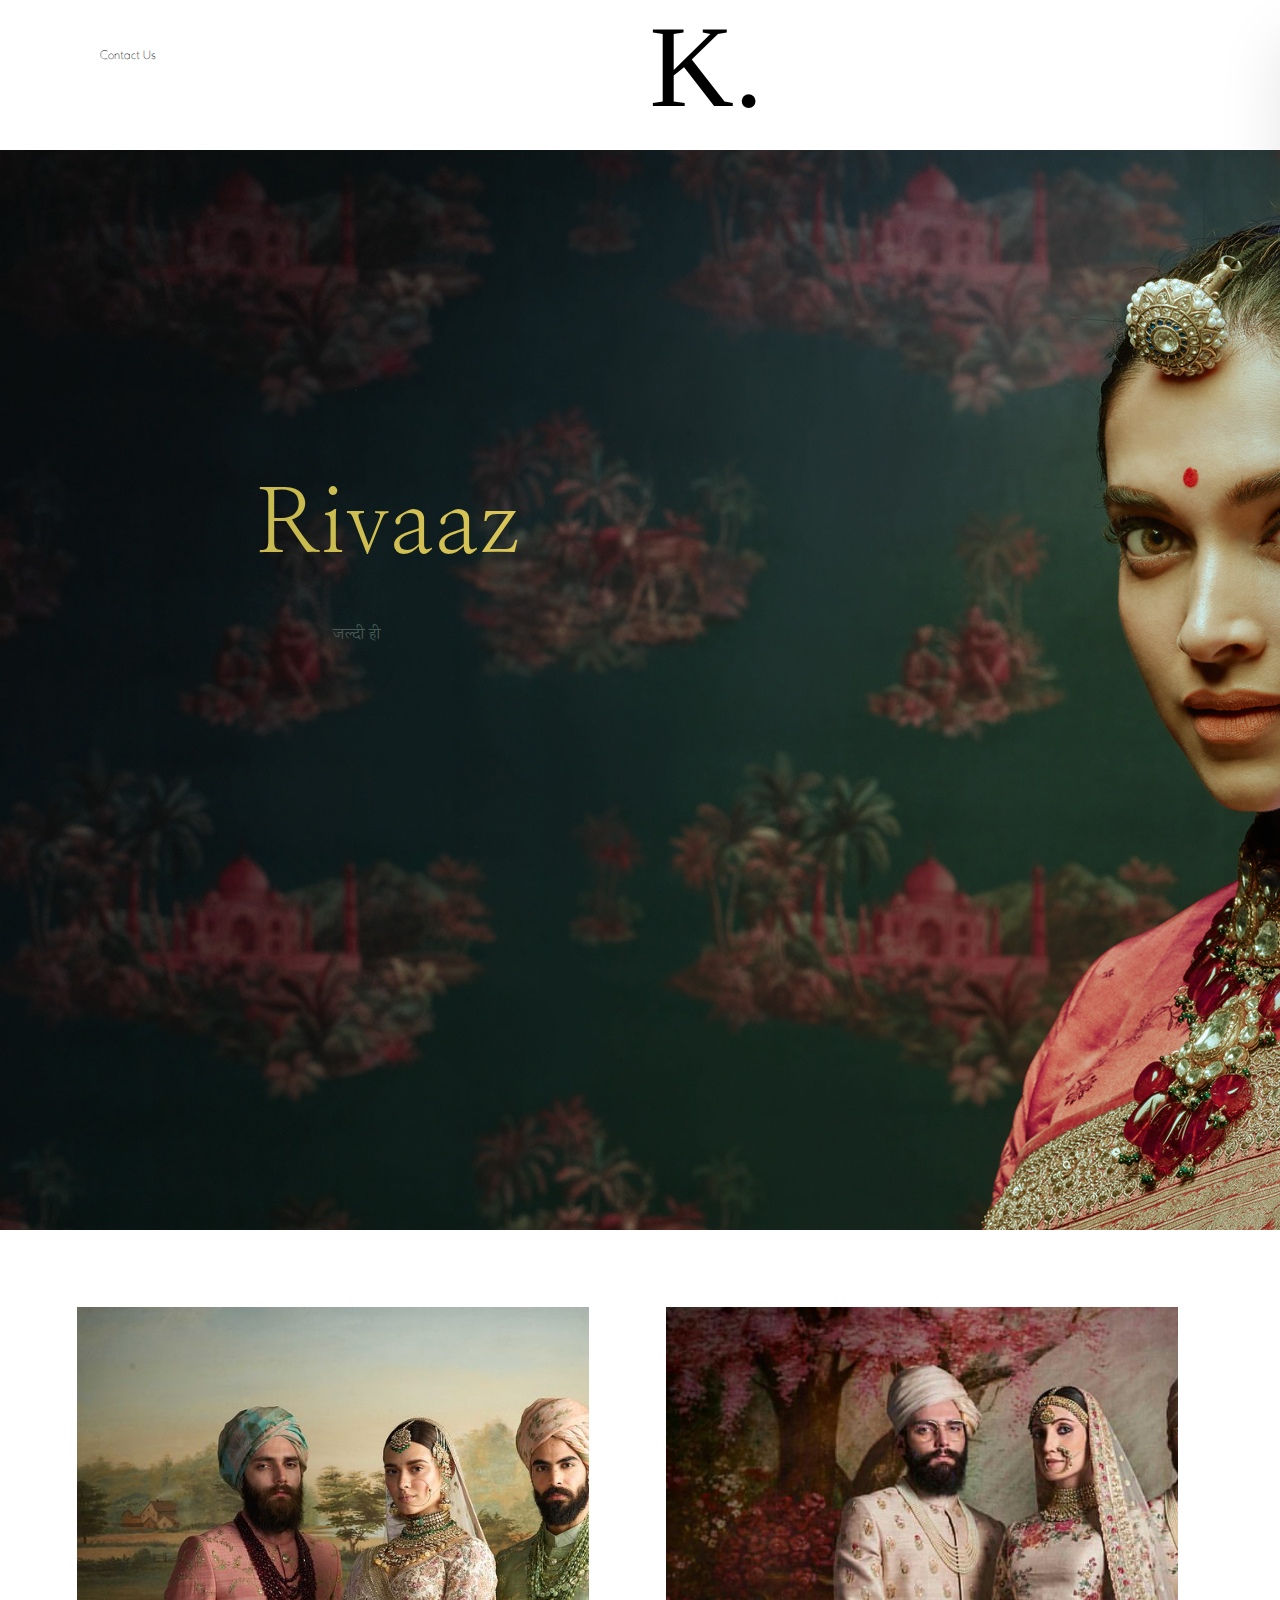
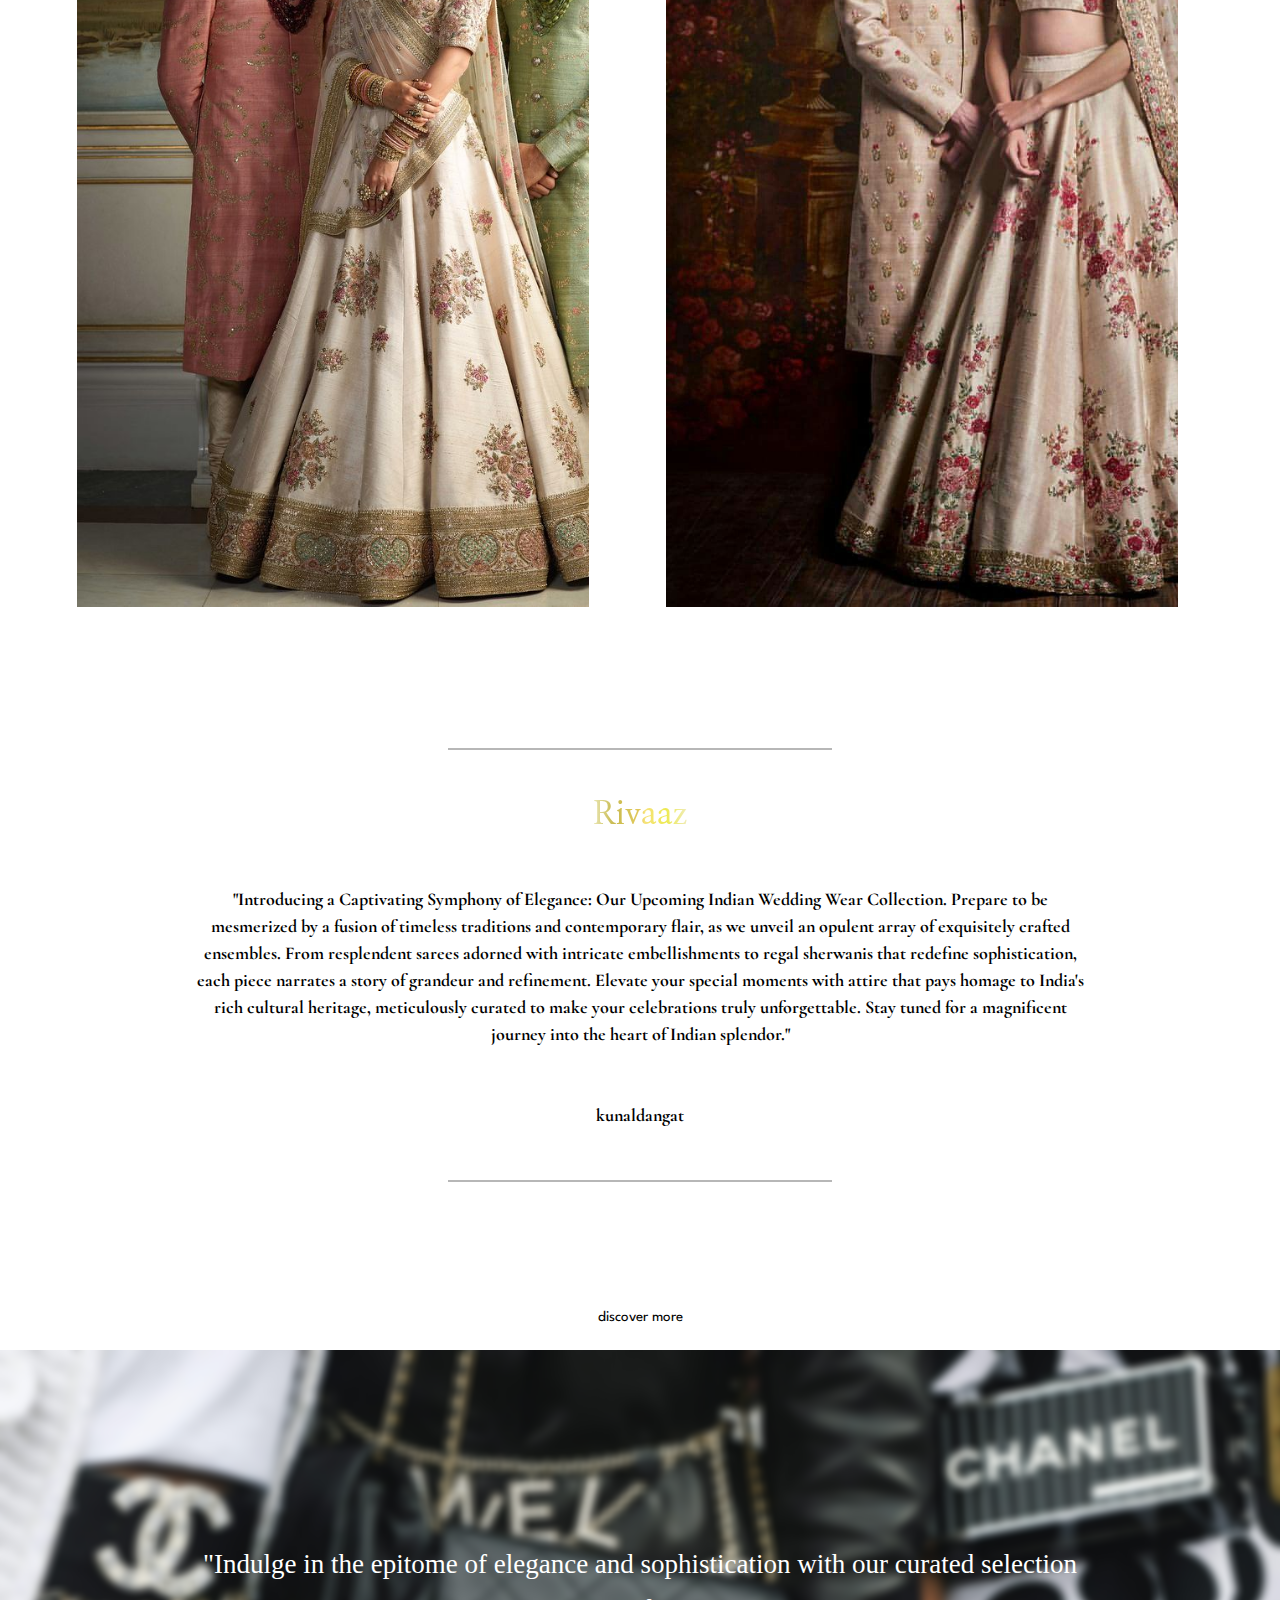
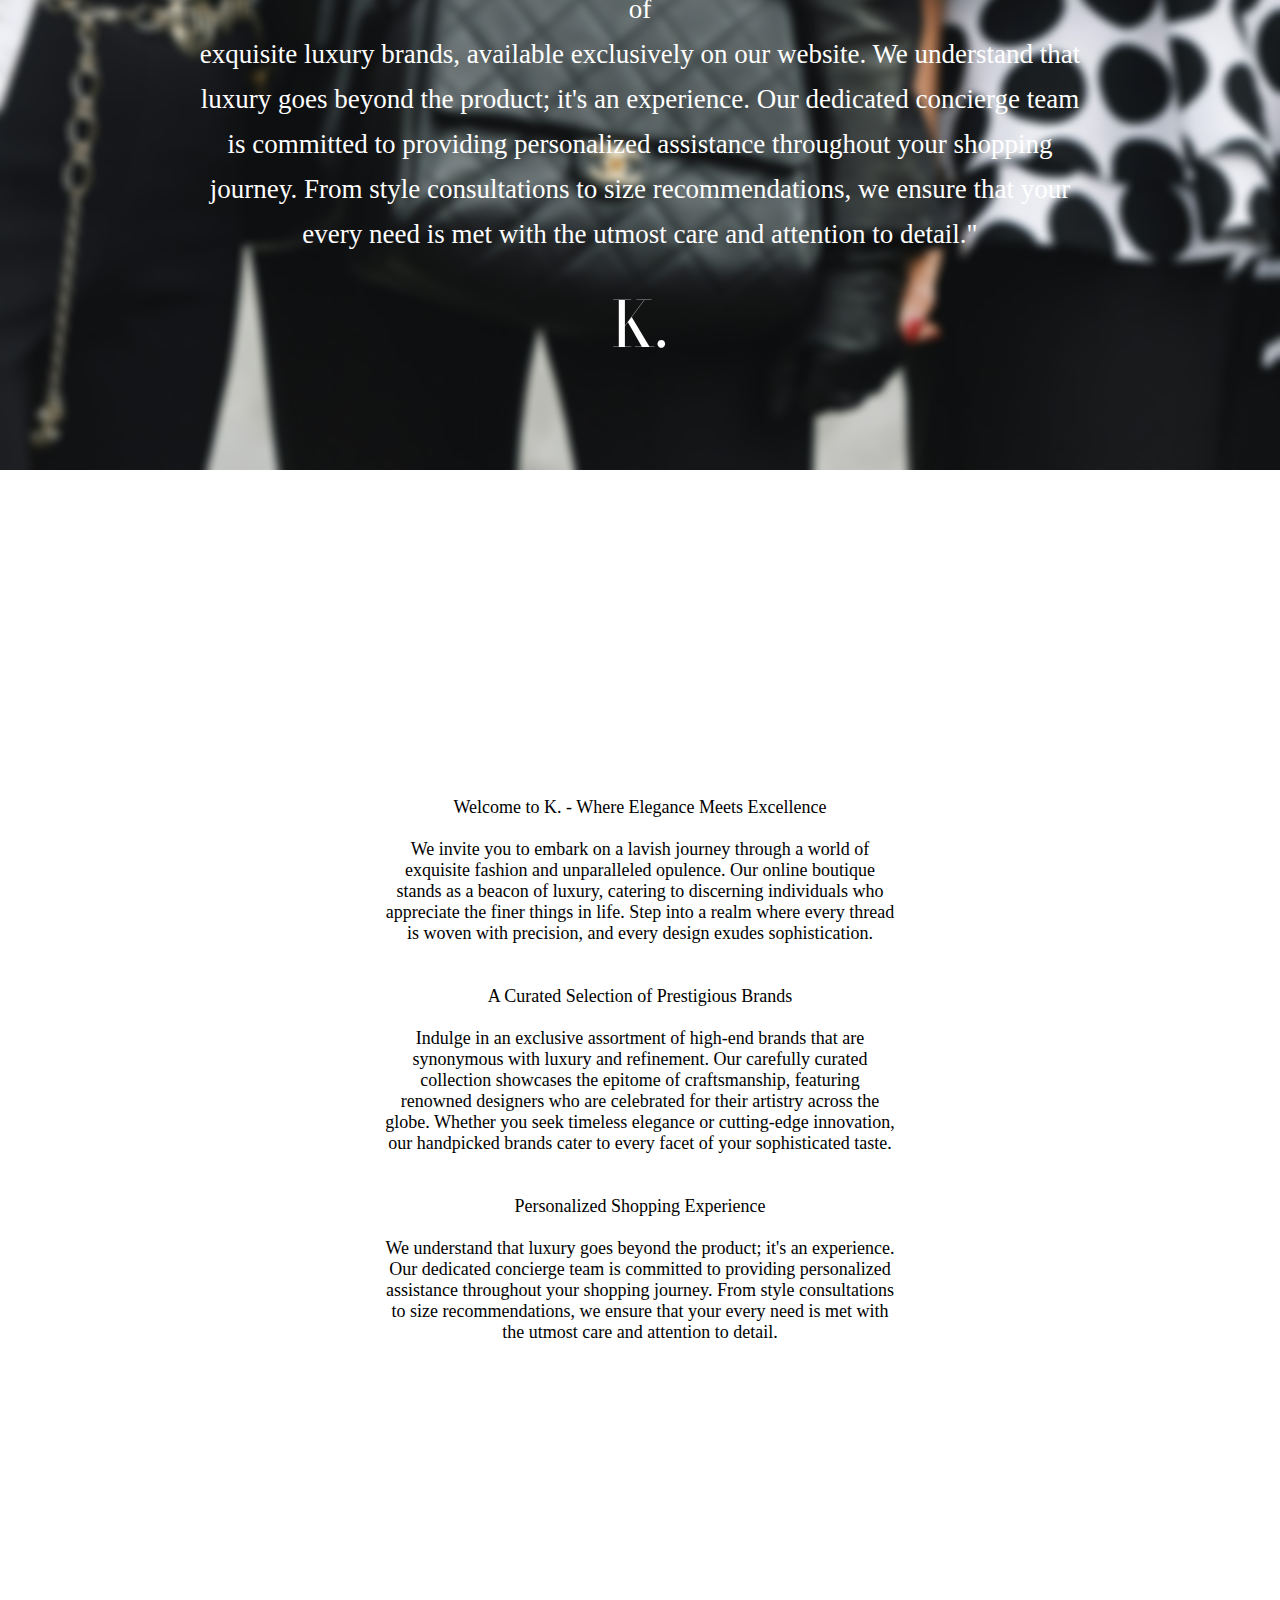
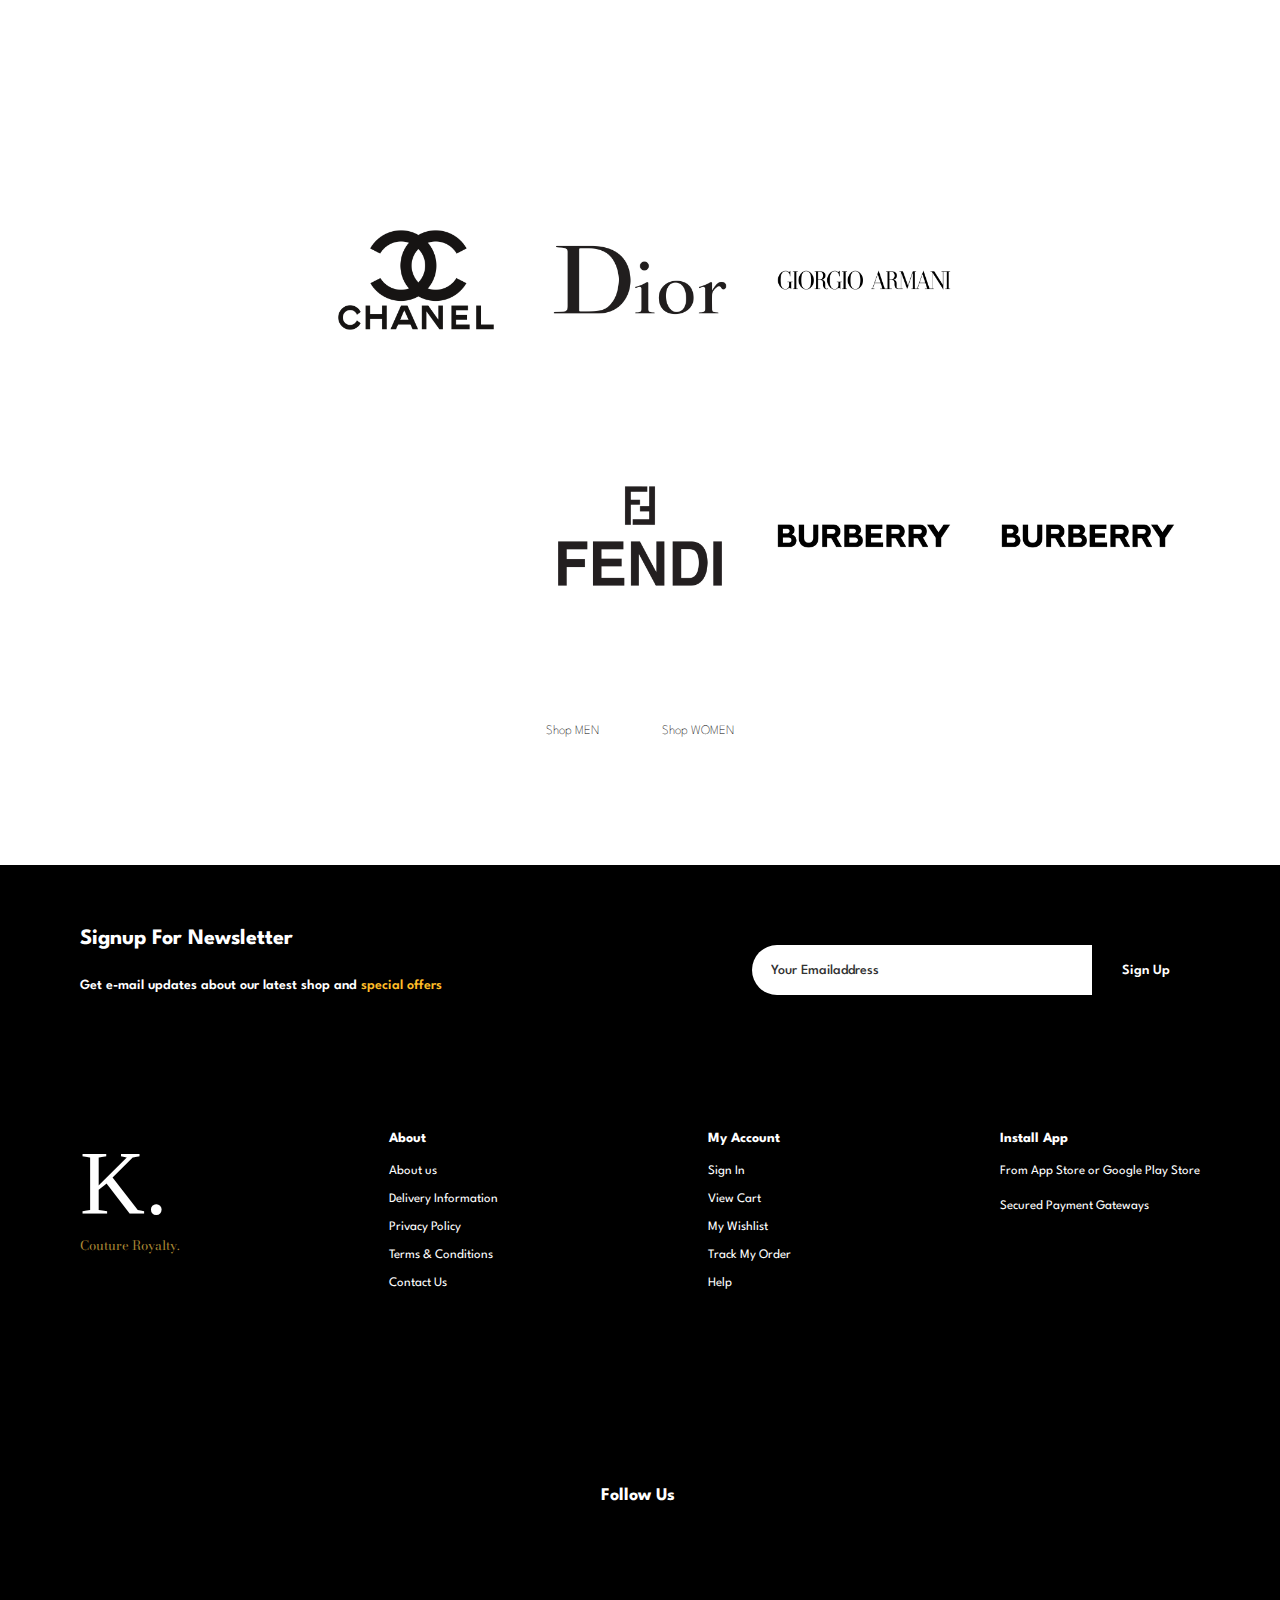
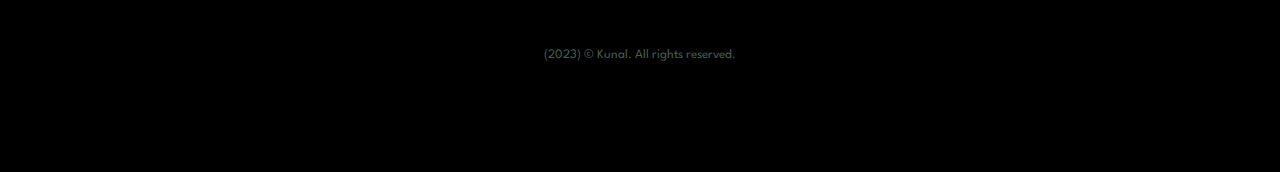
==== index.html @ f3d6b463 "Add files via upload" ====
<!DOCTYPE html>
<html lang="en">

<head>
    <meta charset="UTF-8">
    <meta http-equiv="X-UA-Compatible" content="IE=edge">
    <meta name="viewport" content="width=device-width, initial-scale=1.0">
    <title>kunaldangat</title>
    <link rel="shortcut icon" href="img/k.png" type="image/x-icon">
    <link rel="preconnect" href="https://fonts.googleapis.com">
    <link rel="preconnect" href="https://fonts.gstatic.com" crossorigin>
    <link href="https://fonts.googleapis.com/css2?family=Cormorant:wght@300&display=swap" rel="stylesheet">
    <link rel="preconnect" href="https://fonts.googleapis.com">
    <link rel="preconnect" href="https://fonts.gstatic.com" crossorigin>
    <link href="https://fonts.googleapis.com/css2?family=Karma:wght@300&display=swap" rel="stylesheet">
    <link rel="preconnect" href="https://fonts.googleapis.com">
    <link rel="preconnect" href="https://fonts.gstatic.com" crossorigin>
    <link href="https://fonts.googleapis.com/css2?family=Nanum+Myeongjo&display=swap" rel="stylesheet">
    <link rel="preconnect" href="https://fonts.googleapis.com">
    <link rel="preconnect" href="https://fonts.gstatic.com" crossorigin>
    <link rel="preconnect" href="https://fonts.googleapis.com">
    <link rel="preconnect" href="https://fonts.gstatic.com" crossorigin>
    <link href="https://fonts.googleapis.com/css2?family=Explora&display=swap" rel="stylesheet">
    <link href="https://fonts.googleapis.com/css2?family=Nanum+Myeongjo&display=swap" rel="stylesheet">
    <link rel="stylesheet" href="https://cdnjs.cloudflare.com/ajax/libs/font-awesome/6.4.0/css/all.min.css"
        integrity="sha512-iecdLmaskl7CVkqkXNQ/ZH/XLlvWZOJyj7Yy7tcenmpD1ypASozpmT/E0iPtmFIB46ZmdtAc9eNBvH0H/ZpiBw=="
        crossorigin="anonymous" referrerpolicy="no-referrer" />
    <link rel="stylesheet" href="style.css">
</head>

<body id="Home">

    <section id="head">
        <h3><a href="contact.html">Contact Us</a></h3>
        <h4><a href="index.html">K.</a></h4>
        <div>
            <ul id="navbar">
                <li><a class="active" href="index.html">Home</a></li>
                <li><a href="men.html">Men</a></li>
                <li><a href="women.html">Women</a></li>
                <li><a href="blog.html">Blog</a></li>
                <li><a href="about.html">About Us</a></li>
                <li><a class="contact" href="contact.html">Contact Us</a></li>
                <!-- <li><a href="cart.html" id="lgbag"><i class="fa-solid fa-cart-shopping"></i></a></li> -->
                <!-- <a href="#" id="cross"><i class="fa-light fa-x" style="color: #000000;"></i></a> -->
                <!-- <a href="#" id="close"></a><i class="fa-solid fa-x" style="color: #000000;"></i></a> -->
                <a href="#" id="cross"><i class="fa-regular fa-circle-xmark" style="color: #000000;"></i></a>
                <a href="#" id="close"><i class="fa-solid fa-circle-xmark" style="color: #000000;"><h2>Close</h2></i></a>
            </ul>
        </div>
        <div id="new">
            <a class="active" href="signin.html"><i class="fa-regular fa-user" style="color: #000000;"></i></a>
            <a href="cart.html"><i id="cart" class="fa-solid fa-bag-shopping" style="color: #000000;"></i></a>
            <a href="#"><i class="fa-solid fa-magnifying-glass" style="color: #000000;"></i></a>
            <a href="#"><i id="hambar" class="fa-solid fa-bars" style="color: #000000;"></i></a>
            <!-- <i  id="cart" class="fa-solid fa-cart-shopping" style="color: #ffffff;"></i> -->
        </div>
        <div id="mobile">
            <a href="cart.html"><i class="fa-solid fa-cart-shopping" style="color: #000000;"></i></a>
            <!-- <a href="contact.html">Contact Us</a> -->
            <i id="bar" class="fa-solid fa-bars" style="color: #000000;"></i>
        </div>
    </section>

    <section id="video-back">
        <video autoplay loop muted plays-inline class="raymond-video">
            <source src="img/Raymond - Think Weddings, Think Raymond (1080p) (online-video-cutter.com).mp4"
                type="video/mp4">
        </video>
    </section>

    <section id="rivaaz">
        <h4><!-- Rajputana -->Rivaaz</h4>
        <p>जल्दी ही</p>
        <a href="#banner3">
        </a>
    </section>

    <section id="frame">
        <div class="frame1"></div>
        <div class="frame2"></div>
    </section>

    <section>
        <div class="frame3">
            <hr class="h1">

            <h4>
                <span>Rivaaz</span><br><br><br>"Introducing a Captivating Symphony of Elegance: Our Upcoming Indian
                Wedding Wear Collection. Prepare to
                be mesmerized by a fusion of timeless traditions and contemporary flair, as we unveil an opulent array
                of exquisitely crafted ensembles. From resplendent sarees adorned with intricate embellishments to regal
                sherwanis that redefine sophistication, each piece narrates a story of grandeur and refinement. Elevate
                your special moments with attire that pays homage to India's rich cultural heritage, meticulously
                curated to make your celebrations truly unforgettable. Stay tuned for a magnificent journey into the
                heart of Indian splendor."<br><br><br> kunaldangat
            </h4>

            <hr class="h2">
            <a href="#sm-banner">
                <p>discover more</p>
            </a>
        </div>
    </section>

    <section id="tagline">
        <div>
            <h4>"Indulge in the epitome of elegance and sophistication with our curated selection of <br> exquisite
                luxury brands, available exclusively on our website. We understand that luxury goes beyond the product; it's an experience. Our
                dedicated concierge team is committed to providing personalized assistance throughout your shopping
                journey. From style consultations to size recommendations, we ensure that your every need is met with
                the utmost care and attention to detail." <br><br><span>K.</span></h4>
        </div>
    </section>

    <section id="video-back">
        <video autoplay loop muted plays-inline class="gucci-video">
            <source src="img/Gucci/Gucci Summer Stories.mp4" type="video/mp4">
        </video>
    </section>

    <section id="sm-banner">
        <div class="banner-box">
            <h4>
                Welcome to K. - Where Elegance Meets Excellence
                <br><br>
                We invite you to embark on a lavish journey through a world of exquisite fashion
                and unparalleled opulence. Our online boutique stands as a beacon of luxury, catering to discerning
                individuals who appreciate the finer things in life. Step into a realm where every thread is woven with
                precision, and every design exudes sophistication.
                <br><br><br>
                A Curated Selection of Prestigious Brands
                <br><br>
                Indulge in an exclusive assortment of high-end brands that are synonymous with luxury and refinement.
                Our carefully curated collection showcases the epitome of craftsmanship, featuring renowned designers
                who are celebrated for their artistry across the globe. Whether you seek timeless elegance or
                cutting-edge innovation, our handpicked brands cater to every facet of your sophisticated taste.
                <br><br><br>
                Personalized Shopping Experience
                <br><br>
                We understand that luxury goes beyond the product; it's an experience. Our
                dedicated concierge team is committed to providing personalized assistance throughout your shopping
                journey. From style consultations to size recommendations, we ensure that your every need is met with
                the utmost care and attention to detail.
            </h4>
            <!-- <a href="men.html"><button class="white">Shop Now</button></a> -->
        </div>
        <!-- <div class="banner-box2">
            <h4>Winter</h4>
            <h2>Upcoming Season</h2>
            <span>The Best Classic Dress Is On Sale </span>
            <a href="shop.html"><button class="white">Collection</button></a>
        </div> -->
    </section>

    <section id="video-back">
        <video autoplay loop muted plays-inline class="versace-video">
            <source src="img/Versace/Versace House Party  The PreFall 2020 Campaign.mp4" type="video/mp4">
        </video>
    </section>

    <section id="banner3">
        <div class="banner-box">
            <a href="women.html">
                <h2></h2>
            </a>
            <h3><span></span></h3>
        </div>
        <div class="banner-box banner-box2">
            <a href="men.html">
                <h2></h2>
            </a>
            <h3><span></span></h3>
        </div>
        <div class="banner-box banner-box3">
            <a href="women.html">
                <h2></h2>
            </a>
            <h3><span></span></h3>
        </div>
        <div class="banner-box banner-box4">
            <a href="men.html">
                <h2></h2>
            </a>
            <h3><span></span></h3>
        </div>
        <div class="banner-box banner-box5">
            <a href="women.html">
                <h2></h2>
            </a>
            <h3><span></span></h3>
        </div>
        <div class="banner-box banner-box6">
            <a href="men.html">
                <h2></h2>
            </a>
            <h3><span></span></h3>
        </div>
        <div class="banner-box banner-box7">
            <a href="women.html">
                <h2></h2>
            </a>
            <h3><span></span></h3>
        </div>
        <div class="banner-box banner-box8">
            <a href="men.html">
                <h2></h2>
            </a>
            <h3><span></span></h3>
        </div>
        <div class="banner-box banner-box9">
            <a href="women.html">
                <h2></h2>
            </a>
            <h3><span></span></h3>
        </div>
        <div class="banner-box banner-box10">
            <a href="men.html">
                <h2></h2>
            </a>
            <h3><span></span></h3>
        </div>
    </section>

    <h4 id="see-more"><span><a href="men.html">Shop MEN</span></a> <span><a href="women.html">Shop WOMEN</span></a></h4>

    <div id="newsletter" class="section-p1" class=".section-m1">
        <div class="newstext">
            <h4>Signup For Newsletter</h4>.
            <p>Get e-mail updates about our latest shop and <span>special offers</span></p>
        </div>
        <div class="form">
            <input type="text" placeholder="Your Emailaddress">
            <button class="normal">Sign Up</button>
        </div>
    </div>

    <footer class="section-p1">
        <div class="mylogo">
            <!-- <img class="logo" src="img/logo2.jpg" alt="" width="200" height="65"> -->
            <h4><a href="index.html">K.</a></h4>
            <p>Couture Royalty.</p>
            <!-- <p><strong>Phone</strong>-----</p>
            <p><strong>Hours</strong>-----</p> -->
            <!-- <div class="follow">
                <h4>Follow Us</h4>
                <div class="icon">
                    <a href="https://www.facebook.com/"><i class="fab fa-facebook-f"></i></a>
                    <a href="https://twitter.com/?lang=en-in"><i class="fab fa-twitter"></i></a>
                    <a href="https://www.instagram.com/"><i class="fab fa-instagram"></i></a>
                    <a href="https://www.youtube.com/"><i class="fab fa-youtube"></i></a>
                </div>
            </div> -->
        </div>

        <div class="col">
            <h4>About</h4>
            <a href="about.html">About us</a>
            <a href="cart.html">Delivery Information</a>
            <a href="about.html">Privacy Policy</a>
            <a href="about.html">Terms & Conditions</a>
            <a href="contact.html">Contact Us</a> I
        </div>

        <div class="col">
            <h4>My Account</h4>
            <a href="signin.html">Sign In</a>
            <a href="cart.html">View Cart</a>
            <a href="#">My Wishlist</a>
            <a href="cart.html">Track My Order</a>
            <a href="contact.html">Help</a>
        </div>

        <div class="col-install">
            <h4>Install App</h4>
            <p>From App Store or Google Play Store</p>
            <div class="row">
                <a href="https://www.apple.com/in/app-store/"><i class="fa-brands fa-app-store"></i></a>
                <a href="https://play.google.com/store/games?device=windows&pli=1"><i
                        class="fa-brands fa-google-play"></i></a>
            </div>
            <div class="row">
                <p>Secured Payment Gateways</p>
                <a href=""><i class="fa-brands fa-cc-visa"></i></a>
                <a href=""><i class="fa-brands fa-google-pay fa-sm"></i></a>
                <a href=""><i class="fa-brands fa-apple-pay fa-bounce"></i></a>
                <a href=""><i class="fa-brands fa-paypal"></i></a>
            </div>
        </div>
        <div class="follow">
            <h4>Follow Us</h4>
            <div class="icon">
                <a href="https://www.facebook.com/"><i class="fab fa-facebook-f"></i></a>
                <a href="https://twitter.com/?lang=en-in"><i class="fab fa-twitter"></i></a>
                <a href="https://www.instagram.com/"><i class="fab fa-instagram"></i></a>
                <a href="https://www.youtube.com/"><i class="fab fa-youtube"></i></a>
            </div>
        </div>

        <div class="copyright">
            <p>(2023) © Kunal. All rights reserved. </p>
        </div>
    </footer>

    <script src="script.js"></script>
    <!-- <script src="https://cdnjs.cloudflare.com/ajax/libs/font-awesome/6.4.0/css/all.min.css"></script>

    <script src="https://cdnjs.cloudflare.com/ajax/libs/scrollify/1.0.21/jquery.scrollify.min.js"
        integrity="sha512-UyX8JsMsNRW1cYl8BoxpcamonpwU2y7mSTsN0Z52plp7oKo1u92Xqfpv6lOlTyH3yiMXK+gU1jw0DVCsPTfKew=="
        crossorigin="anonymous" referrerpolicy="no-referrer">
    </script>

    <script>
        $.scrollify({
            section: ".video-back",
            sectionName: "s-two",
            // interstitialSection : "",
            easing: "easeOutExpo",
            scrollSpeed: 1100,
            offset: 0,
            scrollbars: true,
            // standardScrollElements: "",
            setHeights: true,
            overflowScroll: true,
            updateHash: true,
            touchScroll: true,
            // before:function() {},
            // after:function() {},
            // afterResize:function() {},
            // afterRender:function() {}
        });

    </script> -->

</body>

</html>
---- style.css ----
@import url('https://fonts.googleapis.com/css2?family=Spartan:wght@100; 200; 300; 400; 500;600; 700; 800; 900&display=swap');

@font-face {
        font-family: myFont;
        src: url("BodoniModa.ttf");
}

@font-face {
        font-family: trajanpro;
        src: url("trajan-pro-cufonfonts-webfont/TrajanPro-Regular.woff");
}

* {
        margin: 0;
        padding: 0;
        box-sizing: border-box;
        font-family: 'Spartan', sans-serif;
        /* font-family: 'Nimbus Sans Novus T Regular SC', sans-serif; */
}

h1 {
        font-size: 50px;
        line-height: 64px;
        color: #222;

}

h2 {
        font-size: 46px;
        line-height: 54px;
        color: #ffffff;
        /* color: #222; */
}

h4 {
        font-size: 24px;
        color: #ffffff;
        /* color: #222; */
}

h5 {
        /* color: rgb(117, 117, 117); */
        /* font-weight: 700; */
        font-size: 14px;
}

h6 {
        font-weight: 60;
        font-size: 12px;
}

P {
        font-size: 16px;
        color: #465b52;
        margin: 15px 0 20px 0;
}

.section-p1 {
        padding: 40px 80px;
}

.section-m1 {
        margin: 40px 0;
}

button.normal {
        font-size: 14px;
        font-weight: 600;
        padding: 15px 30px;
        color: #000;
        background-color: #fff;
        border-radius: 4px;
        cursor: pointer;
        border: none;
        outline: none;
        transition: 0.2s;

}

button.white {
        font-size: 13px;
        font-weight: 600;
        padding: 11px 18px;
        color: #fff;
        background-color: transparent;
        cursor: pointer;
        border: 1px solid #fff;
        outline: none;
        transition: 0.2s;
}

body {
        width: 100%;
}

/* header start */

#header {
        display: flex;
        /* align-items: center; */
        justify-content: space-between;
        /* padding: 0px 60px;
        padding: 24px 32px; */
        background-color: #ffffff;
        /* box-shadow: 0 5px 15px rgb(0, 0, 0); */
        z-index: 999;
        position: static;
        /* position: sticky; */
        top: 0;
        left: 0;
}

#header h4 a {
        text-decoration: none;
        color: #000000;
        cursor: pointer;
        font-family: myfont;
        font-weight: 100;
        font-size: 10vh;
        padding-left: 340px;
        padding-right: 40px;
}



/*********************************************************************************************************************************************************/
/* SIGNIN */
/********************************************************************************************************************************************************/

body {
        background: #ffffff;
}

.login-box {
        background: #fff;
        padding: 90px 80px;
        width: 450px;
        /* position: absolute; */
        top: 50%;
        left: 50%;
        transform: translate(117%, 30%);
        text-align: center;
        border-radius: 10px;
        box-shadow: rgba(149, 157, 165, 0.2) 0px 8px 24px;
        margin-bottom: 20%;
        margin-top: 5%;
}

.logo {
        width: 30px;
        margin-bottom: 20px;
}

.login-box h2 {
        color: #000;
        font-size: larger;
        margin-bottom: 20px;
}

.login-box h2 span {
        color: transparent;
        background-image: linear-gradient(to right,
                        #ded993 0%,
                        #cb9b51 22%,
                        #f6e27a 45%,
                        #dbcb7b 50%,
                        #f6e27a 55%,
                        #cb9b51 78%,
                        #cecb9b 100%);
        -webkit-background-clip: text;
        margin-top: 10px;
        font-size: xx-large;
        font-family: trajanpro;
}

.login-box button img {
        width: 18px;
        margin-right: 10px;
}

.login-box a {
        color: #fff;
        cursor: pointer;
        text-decoration: none;
}

.login-box button {
        width: 100%;
        padding: 10px 0;
        display: flex;
        align-items: center;
        justify-content: center;
        margin: 20px 0;
        border-radius: 30px;
        background: transparent;
        border: 1px solid #999;
        font-weight: 500;
        cursor: pointer;
        text-decoration: none;
}

.login-box hr {
        border: 0;
        height: 1px;
        background: #c2c2c2;
        margin: 5px;
}

.login-box span {
        display: block;
        width: 40px;
        margin: auto;
        background: #fff;
        font-size: 14px;
        margin-top: -16px;
}

.login-box input {
        width: 100%;
        background: transparent;
        border: 1px solid #999;
        outline: 0;
        padding: 15px 10px;
        border-radius: 4px;
        margin: 10px 0;
}

::placeholder {
        font-weight: 500;
        color: #333;
}

.login-box form button {
        background: #000;
        color: #fff;
        border: 0;
        margin-bottom: 15px;
}

.login-box p {
        text-align: left;
        font-size: 14px;
        color: #555;
        margin: 40px 0 50px;
}

.login-box p a {
        text-decoration: none;
        color: #359cf0;
}


/*********************************************************************************************************************************************************/
/* SIGNIN */
/********************************************************************************************************************************************************/






/* trail */

#navbar {
        /* display: flex; */
        /* flex-direction: column; */
        align-items: flex-start;
        justify-content: flex-start;
        position: fixed;
        /* z-index: -1; */
        top: 0px;
        right: -550px;
        height: 100vh;
        width: 550px;
        /* width: 300px; */
        background-color: #ffffff;
        box-shadow: 0 40px 60px rgba(0, 0, 0, 0.1);
        padding: 60px 10px 0 20px;
        transition: ease 0.4s;
}

#navbar.active {
        /* top: 100px; */
        z-index: 1;
        right: 0px;
        transition: 1s;
}

#navbar li {
        list-style: none;
        padding: 10% 0 0 0;
        text-align: start;
        position: relative;
}

#navbar li a {
        text-decoration: none;
        font-size: 20px;
        font-weight: 500;
        color: #000000;
        transition: 0.5s ease;
        margin-top: 500px;
        flex-wrap: wrap;
        margin-bottom: 5%;
}

#navbar li a:hover,
#navbar li a.active {
        color: #403c3c8d;
        transition: 0.3s;
}

#navbar li a.active::after,
#navbar li a:hover::after {
        content: "";
        width: 5%;
        height: 1px;
        background: #000000;
        align-items: start;
        position: absolute;
        bottom: 0px;
        /* left: 20px; */
        left: 1px;
        transition: 0.3s;
}

#header h3 a,
#header h3 {
        text-decoration: none;
        cursor: pointer;
        color: #000000;
        font-weight: 50;
        font-size: small;
        padding: 50px 0 0 50px;
}

#cross {
        text-decoration: none;
        display: initial;
        position: absolute;
        top: 15px;
        left: 15px;
        color: #222;
        font-size: 15px;
}

#new {
        padding: 50px 50px 0 0;
}

#new a {
        font-size: large;
        padding-right: 30px;
}

/* #cart {
        cursor: pointer;
        padding-right: 10px;
} */



#navbar .contact {
        display: none;
}


/* trail */



/* #navbar {
        display: flex;
        flex-direction: column;
        align-items: center;
        justify-content: center;
} */


/* #navbar li {
        list-style: none;
        padding: 10px 5px;
        text-align: end;
        position: relative;
}

#navbar li a {
        text-decoration: none;
        font-size: 10px;
        font-weight: 600;
        color: #000000;
        transition: 0.3s ease;
        padding-top: 50%;

} */



/*********************** homepagetrail *********************/

#head {
        display: flex;
        justify-content: space-between;
        /* background-color: #000000; */
        /* background-image: url("img/w2.jpg"); */
        background-repeat: no-repeat;
        background-size: cover;
        background-position-y: 1%;
        width: 100%;
        height: 0vh;
        z-index: 999;
        /* padding: 20px 10px 10px 10px; */
        position: static;
        /* position: sticky; */
        top: 0;
        left: 0;
        background-color: #fff;
}

#head h3 a,
#head h3 {
        text-decoration: none;
        cursor: pointer;
        color: #000000;
        font-weight: 50;
        font-size: small;
        padding: 50px 0 0 50px;
}

#head h4 a {
        text-decoration: none;
        color: #000000;
        /* background: linear-gradient(to bottom, #d4bd8d 22%,#806537 24%, #eecb81 26%, #cfc09f 27%,#ffecb3 40%,#8a651b 78%); 
        -webkit-background-clip: text;
        -webkit-text-fill-color: transparent; */
        cursor: pointer;
        font-family: trajanpro;
        font-weight: 150;
        font-size: 13vh;
        padding-left: 340px;
        padding-right: 40px;
}

#tagline {
        /* align-items: center; */
        /* margin-left: 40%; */
        /* justify-items: center; */
        /* margin: 0px 0 50px 0; */
        /* border-top: 1px solid #9a8b8b6e;
        border-bottom: 1px solid #9a8b8b6e; */
        background-image: url("img/luxuryfashion.jpg");
        background-size: cover;
        height: 80vh;
}

#tagline h4 {
        /* background-image: url("img/luxuryfashion.jpg");
        background-size: cover;
        height: 80vh; */
        /* border-top: 1px solid #9a8b8b6e;
        border-bottom: 1px solid #9a8b8b6e; */
        /* justify-content: center; */
        padding: 15%;
        width: 100%;
        color: #ffffff;
        font-family: 'Nanum Myeongjo', serif;
        text-align: center;
        font-size: 3vh;
        font-weight: 100;
        font-family: 'Bodoni Moda', serif;
        font-family: 'Playfair Display', serif;
        line-height: 5vh;

}

#tagline h4 span {
        font-family: myfont;
        font-size: 7vh;
}

#tagline h4:hover {
        -webkit-transform: scale(1.2);
        transform: scale(1.1);
        transition: ease-in 1s, ease-out 2s;
}

#video-back {
        /* height: 60vh; */
        display: flex;
        flex-wrap: wrap;
        padding: 0%;
}

#video-back .raymond-video {
        z-index: -1;
        /* padding: 0 0 5% 0 ;*/
        /* height: 50vh; */
        /* height: 100vh; */
        width: 100%;
}

#rivaaz {
        width: 100%;
        background-size: cover;
        height: 120vh;
        background-image: url("img/Sabyasachi-for-Nilaya.jpg");
}

#rivaaz h4 {
        padding: 25% 0 0 20%;
        font-size: 10vh;
        font-family: 'Nanum Myeongjo', serif;
        /* font-family: myfont; */
        font-weight: 200;
        color: transparent;
        background-image: linear-gradient(to right,
                        #eae7b5 0%,
                        #c8ba4f 22%,
                        #dec85a 45%,
                        #2d1616 50%,
                        #f6e27a 55%,
                        #edea51 78%,
                        #f0ecb9 100%);
        -webkit-background-clip: text;
        text-align: start;
}

/* #rivaaz h4 {
        padding: 20% 0 0 15%;
        background: linear-gradient(to bottom, #cfc09f 22%,#634f2c 24%, #cfc09f 26%, #cfc09f 27%,#ffecb3 40%,#3a2c0f 78%); 
        -webkit-background-clip: text;
        -webkit-text-fill-color: transparent;
        color: #fff;
        font-family: myfont;
        position: relative;
        text-transform: uppercase;	
        font-size: 8vh;
        margin: 0;
        font-weight: 400;
} */

#rivaaz p {
        font-family: 'Karma', serif;
        font-size: medium;
        padding: 2% 0 0 26%;
}

#rivaaz a {
        scroll-behavior: smooth;
}

#frame {
        background-image: url("img/rm300-pattern-boom-01.jpg");
        background-size: 70vh;
        display: flex;

}

#frame .frame1 {
        background-image: url("img/sabyasachiwedding.jpg");
        background-size: cover;
        margin: 6%;
        width: 40%;
        height: 100vh;
}

#frame .frame2 {
        background-image: url("img/sabyasachi.jpg");
        background-size: cover;
        margin: 6% 6% 2% 0%;
        width: 40%;
        height: 100vh;
}

.frame3 h4 {
        text-align: center;
        line-height: 27px;
        font-family: 'Cormorant', serif;
        margin: 4% 15% 4% 15%;
        font-size: large;
        color: #000;
}

.frame3 h4 span {
        font-family: 'Nanum Myeongjo', serif;
        font-size: xx-large;
        color: transparent;
        background-image: linear-gradient(to right,
                        #eae7b5 0%,
                        #c8ba4f 22%,
                        #dec85a 45%,
                        #e2c458 50%,
                        #f6e27a 55%,
                        #edea51 78%,
                        #f0ecb9 100%);
        -webkit-background-clip: text;

}

.frame3 p {
        margin: 10% 0% 2% 0%;
        color: #000;
        font-size: 15px;
        text-align: center;
}

.frame3 a {
        text-decoration: none;
}

.h1 {
        margin: 5% 35% 0% 35%;
        border: 1px solid #63636375;
}

.h2 {
        margin: 0 35% 0% 35%;
        border: 1px solid #63636375;
}

#video-back .gucci-video {
        /* padding: 5% 0 0 0 ; */
        /* height: 50vh; */
        width: 100%;
}

#video-back .versace-video {
        padding: 0 0 5% 0;
        /* height: 50vh; */
        width: 100%;
}

.versace-video h4 {
        color: #000;
}

#see-more {
        scroll-behavior: smooth;
}

#see-more,
#see-more span,
#see-more a {
        cursor: pointer;
        margin: 15px;
        text-decoration: none;
        font-weight: 100;
        color: #000;
        font-size: 13px;
        text-align: center;
        padding-top: 5%;
        padding-bottom: 5%;
}

#see-more span a:hover {
        text-decoration: underline;
        color: #000000;
}

/***************************** homepagetrail ***********************************/



#mobile {
        display: none;
        align-items: center;
}

#close {
        display: none;
}

/*Home section*/
#hero {
        /* background-image: url("img/fashionable-woman-pink-coat-black-hat-posing.png"); */
        /* background-image: url("img/s3.png"); */

        background-image: url("img/w4\ b&w.jpg");
        height: 100vh;
        width: 100%;
        position: relative;
        background-color: #000000;

        /* background-position: 90% 8%; */
        background-position-x: 70%;
        background-position-y: 35%;
        position: relative;
        background-size: 55%;
        background-repeat: no-repeat;
        padding: 0 80px;
        display: flex;
        flex-direction: column;
        align-items: flex-start;
        justify-content: center;
        z-index: -8;
}

#hero h4 {
        padding-bottom: 15px;
}

#hero h1 {
        color: #ffffff;
}

#hero p {
        color: #3e5720;
}


#hero a {
        color: #ffffff;
        text-decoration: none;
}

#hero button {
        background: #000000;
        color: #fff;
        -webkit-transition-duration: 0.3s;
        transition-duration: 0.3s;
        -webkit-transition-property: box-shadow, transform;
        transition-property: box-shadow, transform;

}

#hero button:hover {
        /* transition: 0.3s; */
        color: #fff;
        box-shadow: 0 0 20px rgba a(e, 0, 0 J 0.5);
        -webkit-transform: scale(1.2);
        transform: scale(1.1);

}


/* #hero button {
        box-shadow: #000;
        background-image: url("img/button.png");
        background-color: transparent;
        color: #9dd82698;
        border: 0;
        padding: 14px 80px 14px 65px;
        background-repeat: no-repeat;
        font-weight: 700;
        font-size: 15px;
        text-decoration: none;
}

#hero a {
        cursor: pointer;
} */

#feature {
        display: flex;
        align-items: center;
        justify-content: space-between;
        flex-wrap: wrap;
}

#feature .fe-box {
        width: 180px;
        text-align: center;
        padding: 25px 15px;
        box-shadow: 20px 20px 34px rgba(0, 0, 0, 0.03);
        border: 1px solid #cce7d0;
        border-radius: 4px;
        margin: 15px 0;
}

#feature .fe-box:hover {
        box-shadow: 10px 10px 54px rgba(70, 62, 221, 0.1);
}

#feature .fe-box h6 {
        padding: 9px;
        line-height: 1;
        border-radius: 4px;
        color: #088178;
        background-color: #fddde4;

}

#product1 {
        text-align: center;
}

#product1 h2 {
        font-size: large;
        font-family: myfont;
        color: #000000;
        text-align: center;
}


#product1 .pro-container {
        display: flex;
        justify-content: space-between;
        padding-top: 20px;
        flex-wrap: wrap;
}

#product1 .pro {
        width: 23%;
        min-width: 250px;
        padding: 10px 12px;
        border: 0px solid #cce7d0;
        /* border-radius: 25px; */
        cursor: pointer;
        box-shadow: 20px 20px 30px rgba(0, 0, 0, 0.02);
        margin: 15px 0;
        transition: 0.2s ease;
        position: relative;
}

#product1 .pro:hover {
        box-shadow: 20px 20px 30px rgba(0, 0, 0, 0.03);
}

#product1 .pro img {
        width: 100%;
        /* border-radius: 5px; */
}

#product1 .pro .des {
        text-align: start;
        padding: 10px 0;
}

#product1 .pro .des span {
        /* color: #606063; */
        font-size: 14px;
}

#product1 .pro .des h5 {
        font-size: 13px;
        font-weight: 100;
        padding-top: 7px;
        /* color: 
        font-size:*/

}

#product1 .pro .des h4 {
        padding-top: 7px;
        font-size: 12px;
        font-weight: 50;
        color: #000000;
        /* color: #606063; */
}

#product1 .pro .des i {
        font-size: 12px;
        color: rgb(243, 181, 25);
}



#product1 .pro .cart {
        width: 40px;
        height: 40px;
        line-height: 40px;
        border-radius: 50px;
        background-color: #e8f6ea;
        font-weight: 500;
        color: #088178;
        border: 1px solid #cce7d0;
        position: absolute;
        bottom: 20;
        right: 10px;
}

#banner {
        display: flex;
        flex-direction: column;
        justify-content: center;
        align-items: center;
        text-align: center;
        background-image: url("img/b4.jpg");
        width: 80%;
        height: 50vh;
        background-size: cover;
        background-position: center;
        /* margin-bottom: 5%; */
        margin-top: 5%;
}

#banner h4 {
        color: #fff;
        font-size: 16px;
}

#banner h2 {
        color: #fff;
        font-size: 30px;
        padding: 10px 0;
}

#banner h2 span {
        color: #ef3636;
}

#banner a {
        color: #ffffff;
        text-decoration: none;
}

#banner button {
        cursor: pointer;
        background: #000000;
        color: #fff;
        -webkit-transition-duration: 0.3s;
        transition-duration: 0.3s;
        -webkit-transition-property: box-shadow, transform;
        transition-property: box-shadow, transform;

}

#banner button:hover {
        /* transition: 0.3s; */
        color: #fff;
        box-shadow: 0 0 20px rgba a(e, 0, 0 J 0.5);
        -webkit-transform: scale(1.2);
        transform: scale(1.1);

}


#sm-banner {
        /* display: flex; */
        /* justify-content: space-between; */
        flex-wrap: wrap;
}

#sm-banner .banner-box h4 {
        display: flex;
        flex-direction: column;
        justify-content: center;
        font-size: large;
        font-family: 'Times New Roman', Times, serif;
        /* justify-content: end; */
        /* align-items: flex-start; */
        text-align: center;
        /* background-image: url("img/women1.jpg"); */
        background-color: transparent;
        /* min-width: 700px; */
        /* width: 30%; */
        height: 100vh;
        background-size: cover;
        background-position: center;
        /* padding: 30px; */
        margin: 0 30% 0 30%;
        /* cursor: pointer; */
}

#sm-banner .banner-box2 {
        display: flex;
        flex-direction: column;
        justify-content: center;
        text-align: center;
        background-size: cover;
        background-position: center;
        /* width: 100%; */
        height: 50vh;
        cursor: pointer;
        padding: 30px;
        background-image: url("img/w1.jpg");
        margin: 50px 20% 0 0;
}

#sm-banner h4 {
        color: #000000;
        font-size: 20px;
        font-weight: 200;
        /* text-align: center; */
}

#sm-banner h2 {
        color: #000000;
        font-size: 28px;
        font-family: system-ui, -apple-system, BlinkMacSystemFont, 'Segoe UI', Roboto, Oxygen, Ubuntu, Cantarell, 'Open Sans', 'Helvetica Neue', sans-serif;
        font-weight: 650;
}

#sm-banner span {
        color: #000000;
        font-size: 14px;
        font-weight: 500;
        padding-bottom: 15px;
}

#sm-banner .banner-box button {
        align-items: center;
}

#sm-banner .banner-box:hover button {
        background: #000000;
        border: 1px solid #000000;
}

#sm-banner .banner-box2:hover button {
        background: #000000;
        border: 1px solid #000000;
}


#banner3 {
        display: flex;
        justify-content: space-between;
        padding: 0 80px;
        flex-wrap: wrap;
}

#banner3 .banner-box {
        display: flex;
        flex-direction: column;
        padding: 20px;
        margin-top: 5%;
        justify-content: center;
        align-items: flex-start;
        background-image: url("img/zara/Zara-Logo.wine.png");
        min-width: 20%;
        height: 20vh;
        background-size: cover;
        background-position: center;
        margin-bottom: 20px;
}

#banner3 .banner-box span {
        /* background-color: #000000; */
        color: #bd933f;
}

#banner3 .banner-box2 {
        background-image: url("img/Chanel-Logo.wine.png");
        background-size: contain;
}

#banner3 .banner-box2 span {
        color: #ff5d5d;
}

#banner3 .banner-box3 {
        background-image: url("img/Christian_Dior_\(fashion_house\)-Logo.wine.png");
        background-size: contain;
}

#banner3 .banner-box4 {
        background-image: url("img/Armani-Logo.wine.png");
        background-size: contain;
}

#banner3 .banner-box5 {
        background-image: url("img/Lacoste/Lacoste-Logo.wine.png");
        background-size: contain;
}

#banner3 .banner-box6 {
        background-image: url("img/Dolce&Gabbana/Dolce_&_Gabbana-Logo.wine.png");
        background-size: contain;
}

#banner3 .banner-box7 {
        background-image: url("img/Nike/Nike\,_Inc.-Logo.wine.png");
        background-size: contain;
}

#banner3 .banner-box8 {
        background-image: url("img/Fendi-Logo.wine.png");
        background-size: contain;
}

#banner3 .banner-box9 {
        background-image: url("img/Burberry-Logo.wine.png");
        background-size: contain;
}

#banner3 .banner-box10 {
        background-image: url("img/Burberry-Logo.wine.png");
        background-size: contain;
}

#banner3 h2 {
        color: #ffffff;
        font-weight: 600;
        font-size: 22px;
}

#banner3 a {
        text-decoration: none;
}

#banner3 h3 {
        color: #ffffff;
        font-weight: 500;
        font-size: 15px;
}

#newsletter {
        /* padding-bottom: 10%; */
        padding-top: 5%;
        /* margin-bottom: 5%; */
        margin-top: 5%;
        display: flex;
        justify-content: space-between;
        flex-wrap: wrap;
        align-items: center;
        /* background-image: url("img/blog.jpg"); */
        background-color: #000;
        background-position: center;
        background-size: cover;
        /* background-color: ; */
}


#newsletter h4 {
        font-size: 22px;
        font-weight: 700;
        color: #fff;
}

#newsletter p {
        font-size: 14px;
        color: #ffffff;
        font-weight: 600;
}

#newsletter p span {
        color: #ffbd27;
}

#newsletter .form {
        display: flex;
        width: 40%;
}

#newsletter input {
        height: 3.125rem;
        padding: 0 1.25em;
        font-size: 14px;
        width: 100%;
        border: 1px solid transparent;
        border-radius: 150px;
        outline: none;
        border-top-right-radius: 0;
        border-bottom-right-radius: 0;
}

#newsletter button {
        background-color: #000000;
        color: #fff;
        white-space: nowrap;
        border-radius: 150px;
        border-top-left-radius: 0;
        border-bottom-left-radius: 0;
}

footer {
        height: 80vh;
        background-color: #000;
        display: flex;
        flex-wrap: wrap;
        justify-content: space-between;
}

footer .col {
        display: flex;
        flex-direction: column;
        align-items: flex-start;
        margin-bottom: 20px;
}

footer h4 a {
        text-decoration: none;
        color: #ffffff;
        cursor: pointer;
        font-family: trajanpro;
        font-weight: 100;
        font-size: 10vh;
}


footer .mylogo h4 {
        padding-bottom: 0%;
}

footer .mylogo p {
        /* font-family: 'Explora', cursive; */
        font-family: myfont;
        font-size: small;
        color: #ab8934;
}

footer .col h5 {
        font-size: larger;
        font-family: Georgia, 'Times New Roman', Times, serif;
        font-weight: 100;
}

footer .logo {
        margin-bottom: 30px;
}

footer h4 {
        color: #ffffff;
        font-size: 14px;
        padding-bottom: 20px;
        padding-top: 40px;
}

footer .col-install p {
        color: #fff;
}

footer .row p {
        color: #fff;
}


footer p {
        font-size: 13px;
        margin: 0 0 8px 0;
}

footer a {
        font-size: 13px;
        text-decoration: none;
        color: #ffffff;
        margin-bottom: 16px;
}

footer .follow {
        margin-top: 4%;
        width: 100%;
        text-align: center;
        /* margin-top: 20px; */
}

footer .follow {
        color: #ffffff;
        padding-right: 4px;
        cursor: pointer;
}

footer .follow h4 {
        font-size: large;
}

footer .follow a {
        font-size: larger;
        margin: 0 6px 0 6px;
}

/* footer .install .row i{
        border: 1px solid #088178;
        border-radius: 6px;
} */

footer .col-install i {
        color: #ffffff;
        margin: 10px 10px 15px 0;
}

footer.follow i:hover,
footer a:hover {
        color: #ffffff;
}

footer .copyright {
        margin-top: 4%;
        width: 100%;
        text-align: center;
}

footer .logo {
        margin-left: 0%;
}

/* Shop Page */

#page-header {
        background-image: url("img/b5.jpg");
        background-size: 100%;
        background-position: center;
        height: 40vh;
        display: flex;
        justify-content: center;
        text-align: center;
        flex-direction: column;
        padding: 14px;
}

#page-header h2,
#page-header p {
        color: #fff;
}

#pagination {
        text-align: center;
}

#pagination a {
        text-decoration: none;
        background-color: #000000f9;
        padding: 15px 20px;
        border-radius: 50px;
        color: #ffffff;
        font-weight: 600;
}

/* Single Product */

#prodetails {
        /* display: flex; */
        /* flex-wrap: wrap; */
        /* justify-content: space-between; */
        margin-top: 10%;
        margin-left: 20%;
}

#prodetails .moredetails {
        width: 100%;
}

#prodetails .product-detail1 {
        align-items: center;
        display: flex;
        width: 40%;
}


#prodetails .single-pro-image {
        /* justify-content: center; */
        display: flex;
        width: 70%;
        /* margin-right: 50px; */
}

.single-pro-image img {
        width: 80%;
}

#prodetails .small-img-group {
        /* display: flex; */
        flex-direction: row;
        /* margin-left: 5%;
        margin-right: 5%; */
        /* justify-content: space-between; */
}

.small-img-col {
        padding: 0% 0% 5% 8%;
        /* border-radius: 50px; */
        flex-basis: 24%;
        cursor: pointer;
}

.small-img-col img {
        height: 15vh;
        width: 13vh;
}

#single-pro-details {
        width: 100%;
        padding-top: 30px;
        padding-left: 5%;
}

#single-pro-details h4 {
        color: #000;
        font-size: 20px;
        font-weight: 20;
        padding: 40px 0 20px 0;
}

#single-pro-details .nike {
        color: #000;
        font-size: larger;
        font-weight: 20;
        padding: 0px 0 20px 0;
}

#single-pro-details h2 {
        color: #000;
        font-size: 15px;
}

#single-pro-details select {
        display: block;
        padding: 5px 10px;
        margin-bottom: 10px;
}

#single-pro-details input {
        width: 50px;
        height: 47px;
        padding-left: 10px;
        font-size: 16px;
        margin-right: 10px;
}

#single-pro-details input:focus {
        outline: none;
}

#single-pro-details button {
        background: #000;
        color: #fff;
}

#single-pro-details button a {
        color: #fff;
        text-decoration: none;
}

#single-pro-details span {
        line-height: 24px;
}

/* Blog Page */

#page-header.blog-header {
        background-image: url("img/blog.jpg");
}

#blog {
        padding: 150px 150px 0 150px;
}

#blog .blog-box {
        display: flex;
        align-items: center;
        width: 100%;
        position: relative;
        padding-bottom: 90px;
}

#blog .blog-img {
        width: 50%;
        margin-right: 40px;
}

#blog img {
        width: 100%;
        height: 300рх;
        object-fit: cover;
}

#blog .blog-details {
        width: 50%;
}

#blog .blog-details a {
        text-decoration: none;
        font-size: 11px;
        color: #000;
        font-weight: 700;
        position: relative;
        transition: 0.3s;
}

#blog .blog-details a::after {
        content: "";
        width: 50px;
        height: 1px;
        background-color: #000;
        position: absolute;
        top: 4px;
        right: -60px;
}

#blog .blog-details a:hover {
        color: #e9b92a7d;
}

#blog .blog-details a:hover::after {
        background-color: #e9b92a7d;
}

#blog .blog-box h1 {
        position: absolute;
        top: -40px;
        left: 0;
        font-size: 70px;
        font-weight: 700;
        color: #c9cbce;
        z-index: -9;
}

/* Cart Page */

#cart {
        overflow-x: auto;
}

#cart table {
        width: 100%;
        border-collapse: collapse;
        table-layout: fixed;
        white-space: nowrap;
}

#cart table img {
        width: 70px;
}

#cart table td:nth-child(1) {
        width: 100px;
        text-align: center;
}

#cart table td:nth-child(2) {
        width: 150px;
        text-align: center;
}

#cart table td:nth-child(4) {
        width: 100px;
        text-align: center;

}

#cart table td:nth-child(3),
#cart table td:nth-child(5),
#cart table td:nth-child(6) {
        width: 150px;
        text-align: center;
}

#cart table td:nth-child(5) input {
        width: 70px;
        padding: 10px 5px 10px 15px;
}

#cart table thead {
        border: 1px solid #e2e9e1;
        border-left: none;
        border-right: none;
}

#cart table thead td {
        font-weight: 700;
        text-transform: uppercase;
        font-size: 13px;
        padding: 18px 0;
}

#cart table tbody tr td {
        padding-top: 15px;
}

#cart table tbody td {
        font-size: 13px;
}

#cart-add {
        display: flex;
        flex-wrap: wrap;
        justify-content: space-between;
}

#coupon {
        width: 50%;
        margin-bottom: 30px;
}

#coupon h3,
#subtotal h3 {
        padding-bottom: 15px;
}

#coupon input {
        padding: 10px 20px;
        outline: none;
        width: 60%;
        margin-right: 10px;
        border: 1px solid #e2e9e1;
}

#coupon button,
#subtotal button {
        background-color: #000000;
        color: #fff;
        padding: 12px 20px;
}

#subtotal {
        width: 50%;
        margin-bottom: 30px;
        border: 1px solid #e2e9e1;
        padding: 30px;
}

#subtotal table {
        border-collapse: collapse;
        width: 100%;
        margin-bottom: 20px;
}

#subtotal table td {
        width: 50%;
        border: 1px solid #e2e9e1;
        padding: 10px;
        font-size: 13px;
}


/* Media Query */

@media (476px <=width <=1000px) {
        .section-p1 {
                padding: 40px 40px;
        }

        #cross {
                display: none;
        }

        #lgbag {
                display: none;
        }

        #head h3 a,
        #head h3 {
                display: none;
        }

        #new a {
                font-size: medium;
                padding-right: 15px;
        }

        #mobile {
                display: none;
        }

        #head h4 a {
                font-size: 20vh;
                padding: 0px 0px 0px 20px;
        }

        #navbar {
                display: flex;
                flex-direction: column;
                align-items: flex-start;
                justify-content: flex-start;
                position: fixed;
                top: 0;
                right: -600px;
                height: 600vh;
                width: 503px;
                background-color: #ffffff;
                box-shadow: 0 40px 60px rgba(0, 0, 0, 0.1);
                padding: 80px 0 0 10px;
                transition: ease 0.4s;
        }

        #navbar.active {
                right: 0px;
        }

        #navbar li {
                margin-bottom: 25px;
        }

        #navbar li a {
                color: #000000;
        }

        #close {
                display: initial;
                position: absolute;
                top: 30px;
                left: 30px;
                color: #222;
                font-size: 24px;
        }

        #rivaaz {
                background-position: center;
        }

        #rivaaz h4 {
                padding: 85% 0 0 13%;
                font-size: 8vh;
        }

        #frame {
                background-image: url("img/rm300-pattern-boom-01.jpg");
                background-size: 50vh;
                display: flex;
        }

        #frame .frame1 {
                background-image: url("img/sabyasachiwedding.jpg");
                background-position-x: center;
                margin: 5%;
                width: 40%;
                height: 50vh;
        }

        #frame .frame2 {
                background-image: url("img/sabyasachi.jpg");
                background-position: center;
                margin: 5%;
                width: 40%;
                height: 50vh;
        }

        #sm-banner .banner-box {
                min-width: 100%;
                height: 30vh;
                margin: 5px;
        }

        #tagline {
                /* align-items: center; */
                /* margin-left: 40%; */
                /* justify-items: center; */
                /* margin: 0px 0 50px 0; */
                background-image: url("img/women/womenfashion2.jpg");
                background-size: cover;
                height: 80vh;
        }

        #tagline h4 {
                /* justify-content: center; */
                padding: 15%;
                width: 100%;
                color: #ffffff;
                font-family: 'Nanum Myeongjo', serif;
                text-align: center;
                font-size: 2vh;
                font-weight: 100;
                /* font-family: 'Bodoni Moda', serif; */
                /* font-family: 'Playfair Display', serif; */
                line-height: 5vh;
        }

        #tagline h4 span {
                font-family: trajanpro;
                font-size: 7vh;
        }

        #hero {
                background-image: url("img/men1.jpg");
                height: 100vh;
                padding: 0 80px;
                background-position: 20% 10%;
                background-size: 107%;
        }

        #feature {
                justify-content: center;
        }

        #feature .fe-box {
                margin: 15px 15px;
        }

        #product1 .pro-container {
                display: flex;
                padding-top: 20px;
                flex-wrap: wrap;
        }

        /* #product1 .pro-container {
                justify-content: center;
        } */

        #product1 .pro {
                width: 45%;
                /* margin: 20px; */
        }

        #banner {
                height: 30vh;
        }

        #sm-banner .banner-box {
                width: 100%;
                height: 50vh;
        }

        #sm-banner .banner-box h4 {
                font-size: large;
                font-family: 'Nanum Myeongjo', serif;
                text-align: start;
                background-color: transparent;
                height: 50vh;
                background-size: cover;
                background-position: center;
                margin: 0 5% 0 5%;
        }

        /* #sm-banner h4 {
                text-align: right;
        } */

        #banner3 {
                padding: 0 40px;
        }

        #banner3 .banner-box {
                width: 18%;
                height: 10vh;
        }

        #banner3 .banner-box2 {
                background-position: left;
        }

        #banner3 .banner-box3 {
                background-size: 150%;
        }

        #newsletter .form {
                width: 70%;
        }

        /* shop page */

        #page-header {
                background-repeat: no-repeat;
        }

        /* single product */

        #prodetails {
                margin-top: 30%;
                /* width: 100%; */
                display: flex;
                flex-direction: column;
                /* margin-top: 30%; */
                padding-left: 0%;
                padding-right: 0%;
                margin-left: 0%;
                padding-bottom: 0%;

        }

        .single-pro-image img {
                margin-left: 0%;
                width: 120%;
        }

        .small-img-col img {
                height: 12vh;
                width: 10vh;
        }

        #prodetails .small-img-group {
                width: 100%;
        }

        #single-pro-details {}

        /* trial */


}






@media (50px <=width <=475px) {
        .section-p1 {
                padding: 20px;
        }

        #cross {
                display: none;
        }

        #new {
                display: none;
        }

        #navbar li a #contact {
                display: none;
        }

        #head h3 {
                display: none;
        }

        #lgbag {
                display: none;
        }

        #head h4 a {
                font-size: 10vh;
                padding: 0px 0px 0px 20px;
        }

        #navbar {
                display: flex;
                flex-direction: column;
                align-items: flex-start;
                justify-content: flex-start;
                position: fixed;
                top: 0;
                right: -300px;
                height: 600vh;
                width: 300px;
                /* width: 300px; */
                background-color: #ffffff;
                box-shadow: 0 40px 60px rgba(0, 0, 0, 0.1);
                padding: 80px 0 0 10px;
                transition: ease 0.4s;
        }

        #navbar.active {
                right: 0px;
        }

        #navbar li {

                margin-bottom: 25px;
        }

        #navbar li a {
                color: #000000;
        }

        #mobile {
                display: flex;
                align-items: center;
        }

        #mobile .bar {
                cursor: pointer;
        }

        #mobile .fa-solid fa-bars #close {
                display: initial;
                position: absolute;
                top: 30px;
                left: 30px;
                /* color: #222; */
                font-size: 24px;
                cursor: pointer;
        }

        #close {
                display: initial;
                position: absolute;
                top: 30px;
                left: 30px;
                color: #222;
                font-size: 24px;
        }

        #mobile i {
                font-size: 12px;
                padding: 60px 20px 0 0;
        }

        #mobile i.fa-solid.fa-cart-shopping {
                font-size: 12px;
                padding: 60px 20px 0 0;
        }


        #navbar li {
                font-size: large;
                margin-left: 25px;
        }

        #navbar li a.active::after,
        #navbar li a:hover::after {
                width: 40%;
                left: 1px;
        }

        #video-back .raymond-video {
                display: none;
                height: 15vh;
                background-color: #ffffff;
        }

        #head {
                padding: 0% 0 0 0%;
                background-color: #fff;
        }

        #head h4 a {
                font-size: 20vh;
                padding: 100px 0px 0px 0px;

        }

        #rivaaz {
                width: 100%;
                background-size: cover;
                height: 80vh;
                background-image: url("img/Sabyasachi-for-Nilaya.jpg");
                background-position: center;
        }

        #rivaaz h4 {
                padding: 95% 0 0 10%;
                font-size: 5vh;
                font-family: 'Nanum Myeongjo', serif;
                font-weight: 100;
        }

        #rivaaz p {
                font-size: small;
                padding: 2% 0 0 18%;
        }

        #frame .frame1 {
                background-size: cover;
                margin: 15%;
                width: 100%;
                height: 50vh;
                /* background-position: center; */
        }

        #frame .frame2 {
                display: none;
        }

        .h1 {
                margin: 20% 35% 0% 35%;

        }

        .frame3 h4 {
                margin: 5% 10% 4% 10%;
                font-size: small;
                color: #000;
        }

        .frame3 h4 span {
                font-size: x-large;
        }

        .frame3 p {
                font-size: smaller;
                margin: 30% 0% 2% 0%;
        }

        #tagline {
                background-size: cover;
                height: 40vh;
        }

        #tagline h4 {
                padding: 10%;
                font-size: medium;
                font-weight: 100;
                font-family: 'Bodoni Moda', serif;
                font-family: 'Playfair Display', serif;
                background-image: url("img/rm300-pattern-boom-01.jpg");
                line-height: 5vh;
                margin-bottom: 30%;
        }

        #tagline h4 span {
                font-family: tranjanpro;
                font-size: 4vh;
        }

        #banner3 {
                padding: 0 10px;
                flex-wrap: wrap;
        }

        #sm-banner .banner-box {
                width: 100%;
                height: 100vh;
                margin: 0%;
        }

        #sm-banner .banner-box h4 {
                height: 50vh;
                font-size: small;
                font-family: 'Times New Roman', Times, serif;
                text-align: start;
                /* background-color: rgb(255, 255, 255); */
                padding-top: 100%;
                margin: 0 5% 0 5%;
        }

        #video-back .gucci-video {
                display: none;
        }

        #video-back .versace-video {
                display: none;
        }

        #hero {
                background-image: url("img/men1.jpg");
                height: 65vh;
                padding: 0 80px;
                background-position: center;
                background-size: 107%;
        }

        #hero h1 {
                font-size: 18px;
                color: #ffffff;
                justify-self: start;
        }

        #hero h2 {
                font-size: 28px;
        }

        #hero h4 {
                padding-bottom: 10px;
        }

        #feature {
                justify-content: space-between;
        }

        #feature .fe-box {
                width: 155px;
                margin: 0 0 15px 0;
        }

        #product .pro {
                width: 100%;
                margin: 0 0 15px 0;
        }

        #banner {
                margin-top: 0%;
                height: 40vh;
        }

        #banner3 .banner-box {
                background-position: center;
                width: 17%;
                height: 5vh;
                background-size: contain;
        }

        #newsletter .form {
                width: 100%;
        }

        footer .col {
                margin-right: 20px;
        }

        footer p {
                text-align: start
        }

        footer .logo {
                width: 45%;
                height: 35%;
        }

        /* single product */

        #prodetails {
                margin-top: 40%;
                /* width: 100%; */
                display: flex;
                flex-direction: column;
                /* margin-top: 30%; */
                padding-left: 0%;
                padding-right: 0%;
                margin-left: 0%;
                padding-bottom: 0%;

        }

        .single-pro-image img {
                margin-left: 0%;
                width: 115%;
        }

        .small-img-col img {
                height: 12vh;
                width: 10vh;
        }

        #prodetails .small-img-group {
                width: 100%;
        }

        .moredetails {
                padding-right: 5%;
        }

        /* Cart Page*/

        #cart-add {
                flex-direction: column;
        }

        #coupon {
                width: 100%;
        }

        #subtotal {
                width: 100%;
                padding: 30px;

        }

        #see-more,
        #see-more span,
        #see-more a {
                padding-bottom: 25%;
        }

        #newsletter h4 {
                font-size: 15px;
        }

        #newsletter p {
                font-size: 12px;
        }

        #newsletter input {
                height: 2.125rem;
                padding: 0 1.25em;
                font-size: 10px;
        }

        #newsletter button {
                font-size: x-small;
                padding: 0 1.25em;
        }

        footer {
                height: 120vh;
                background-color: #000;
                display: flex;
                flex-wrap: wrap;
                justify-content: space-between;
        }
}
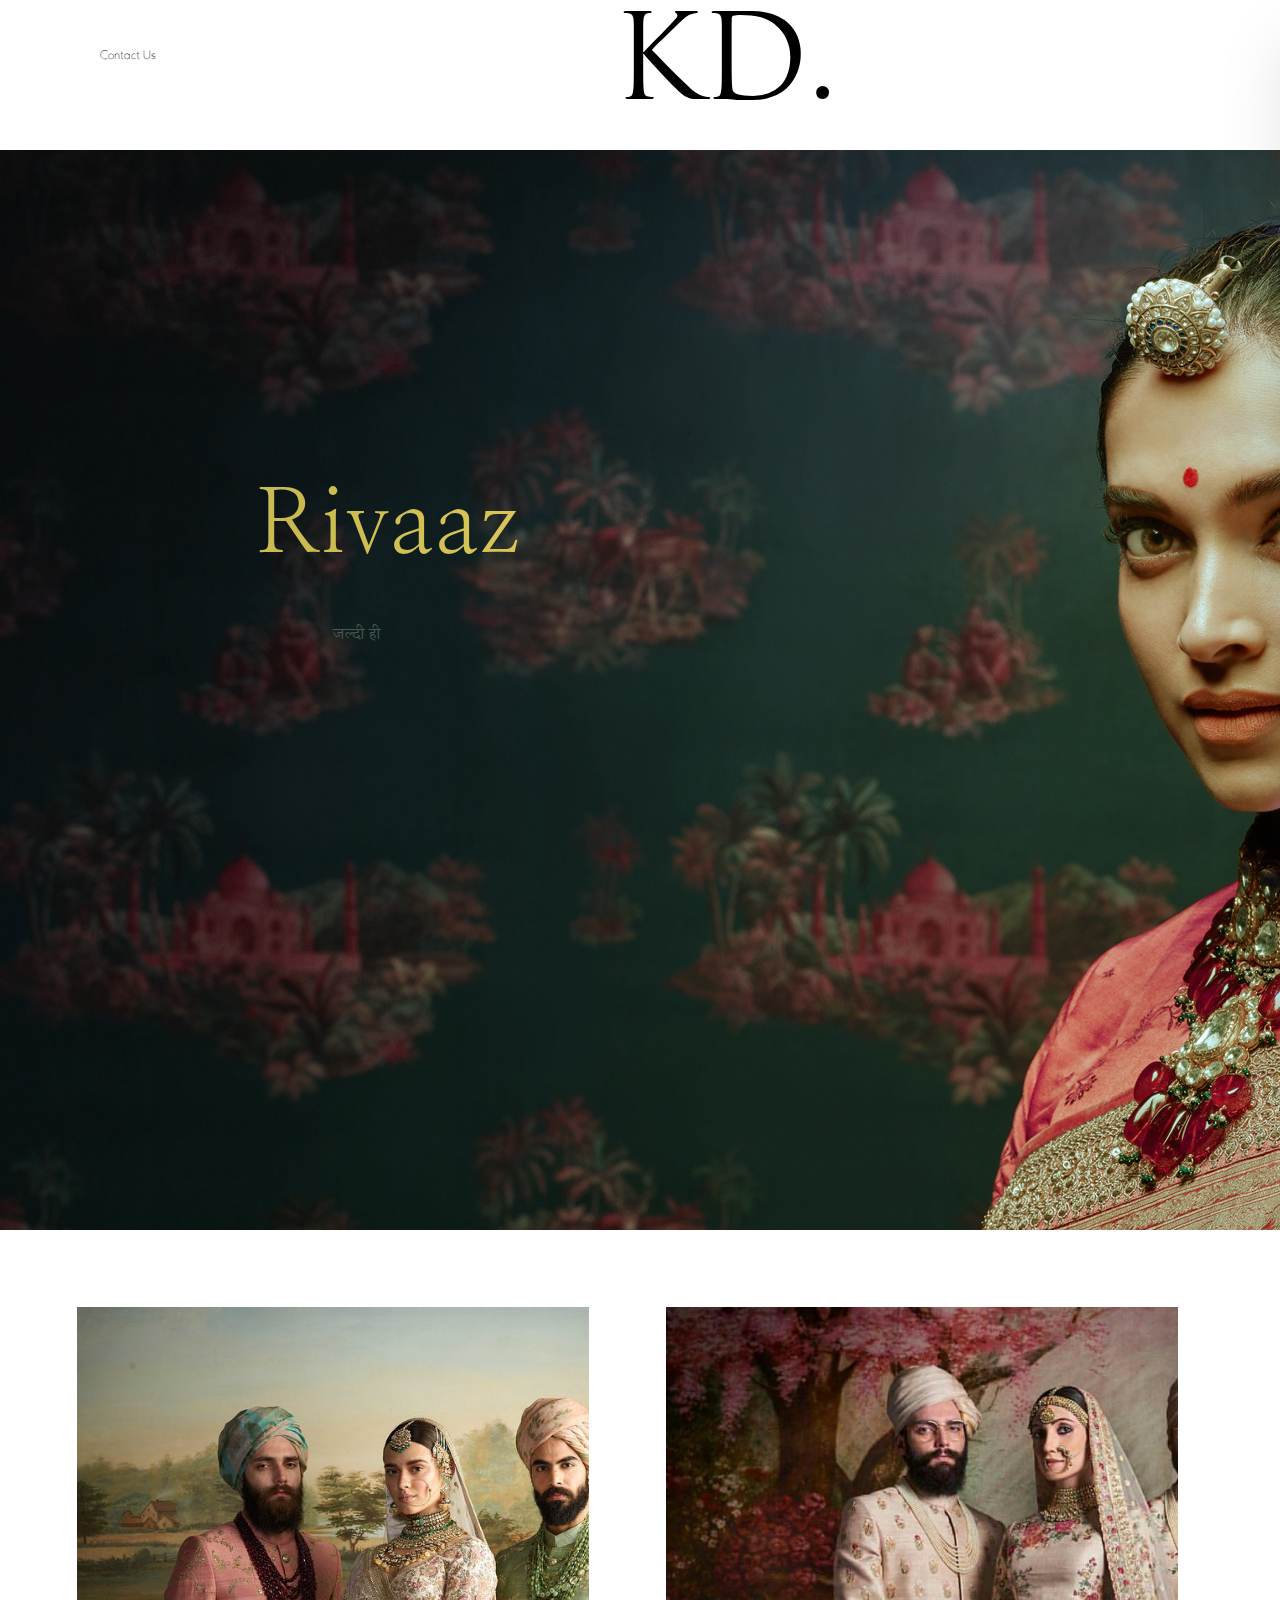
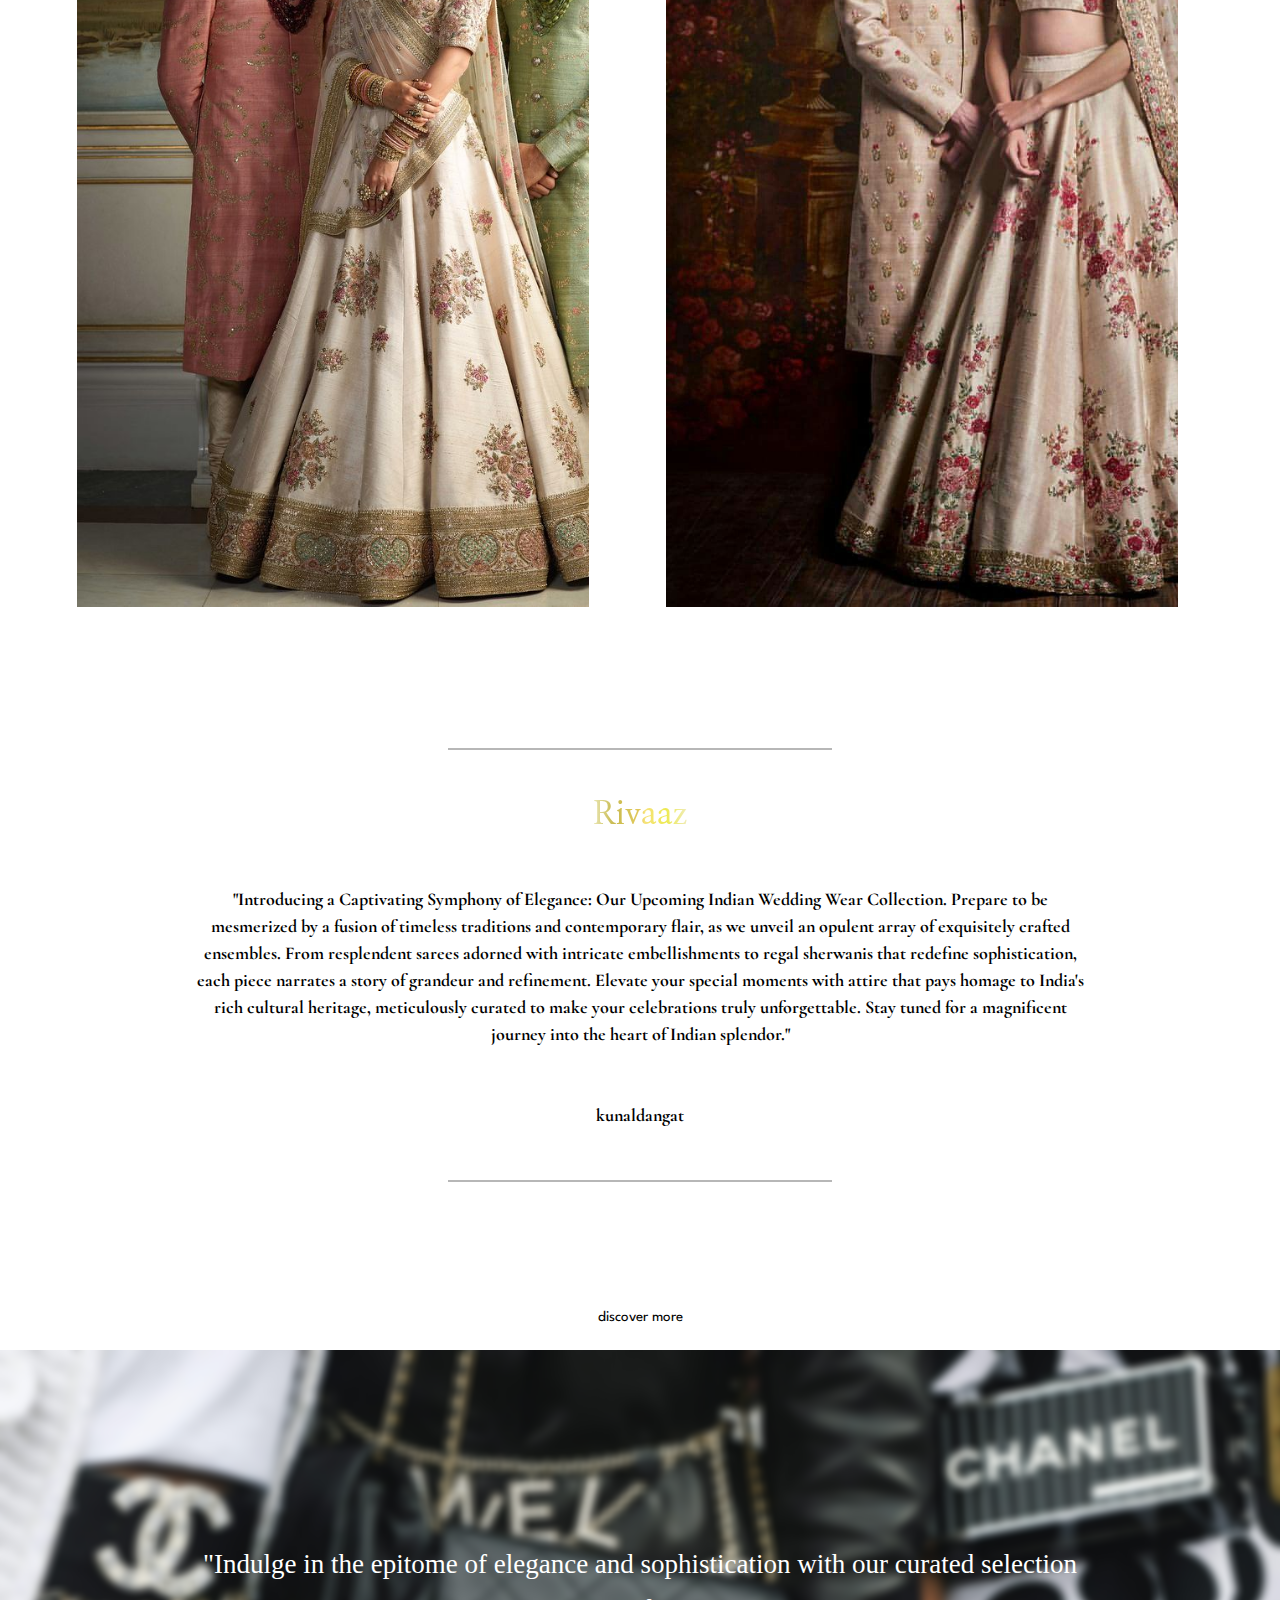
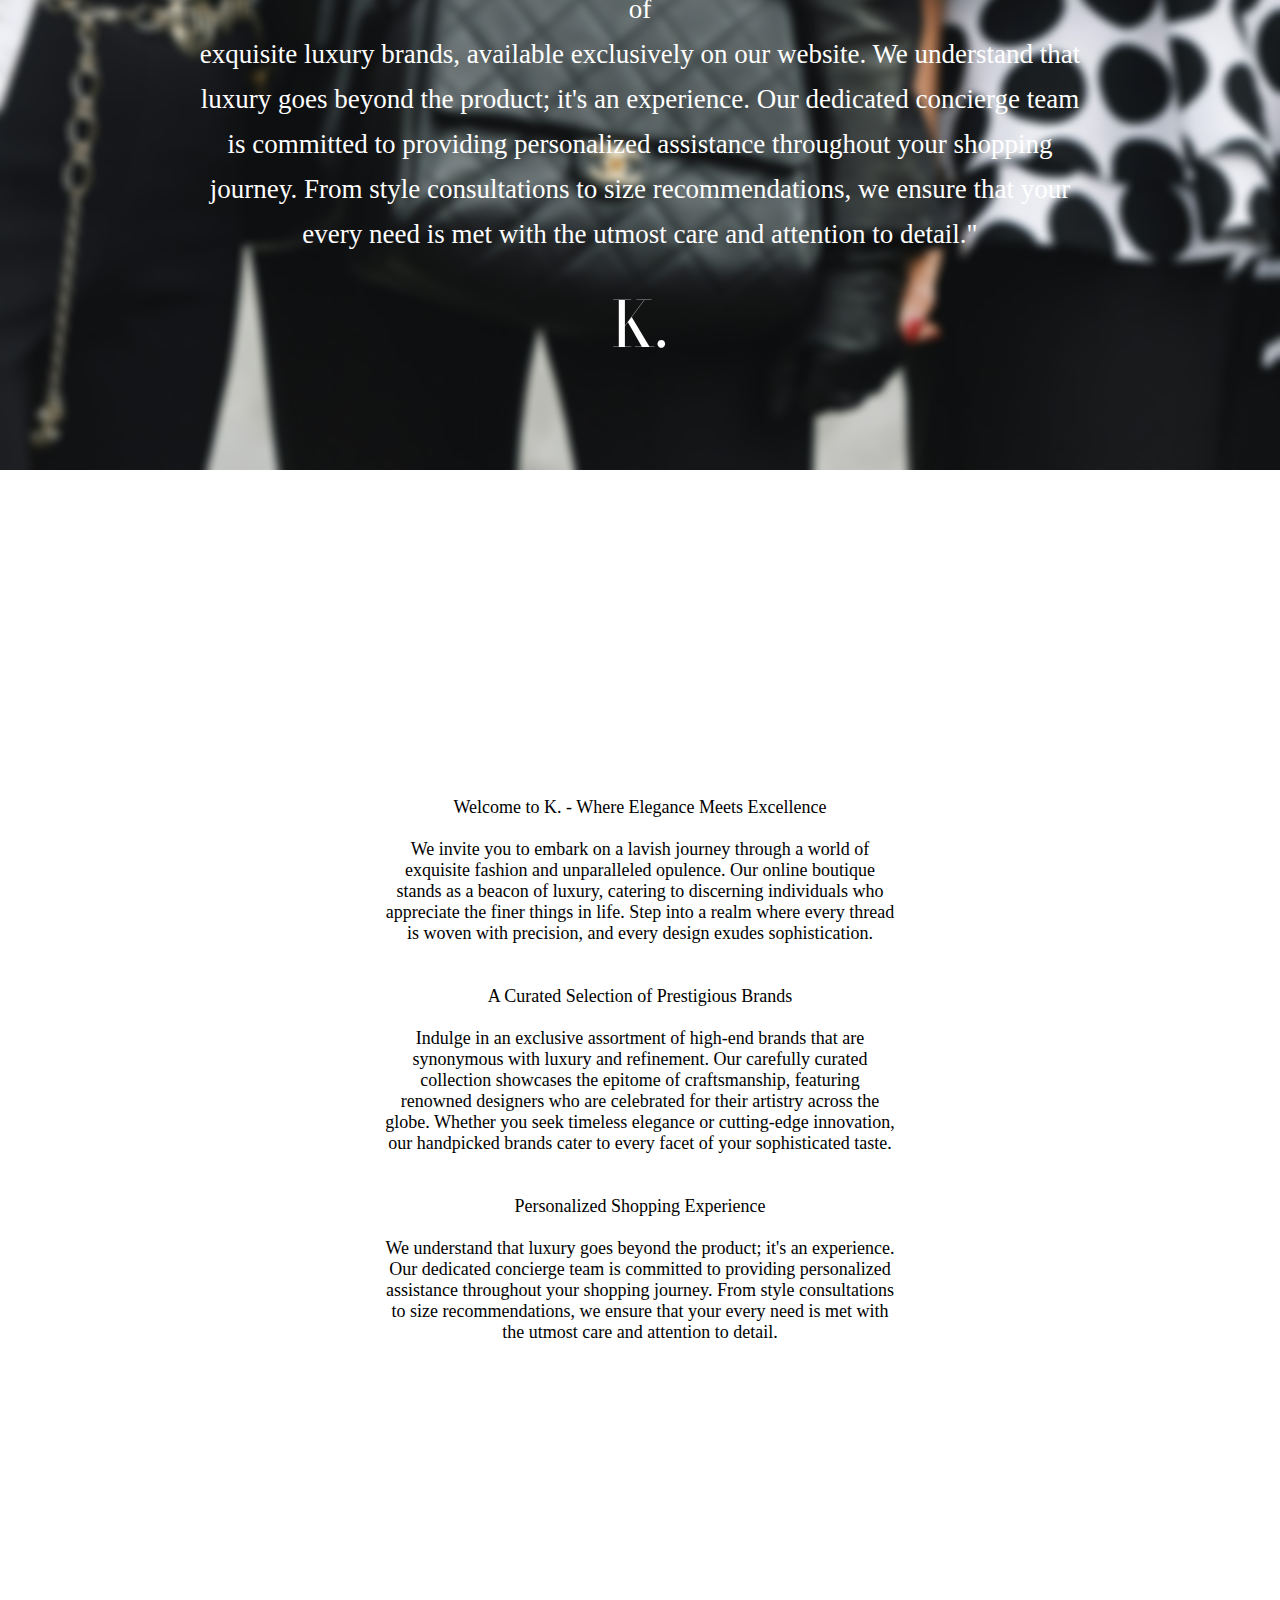
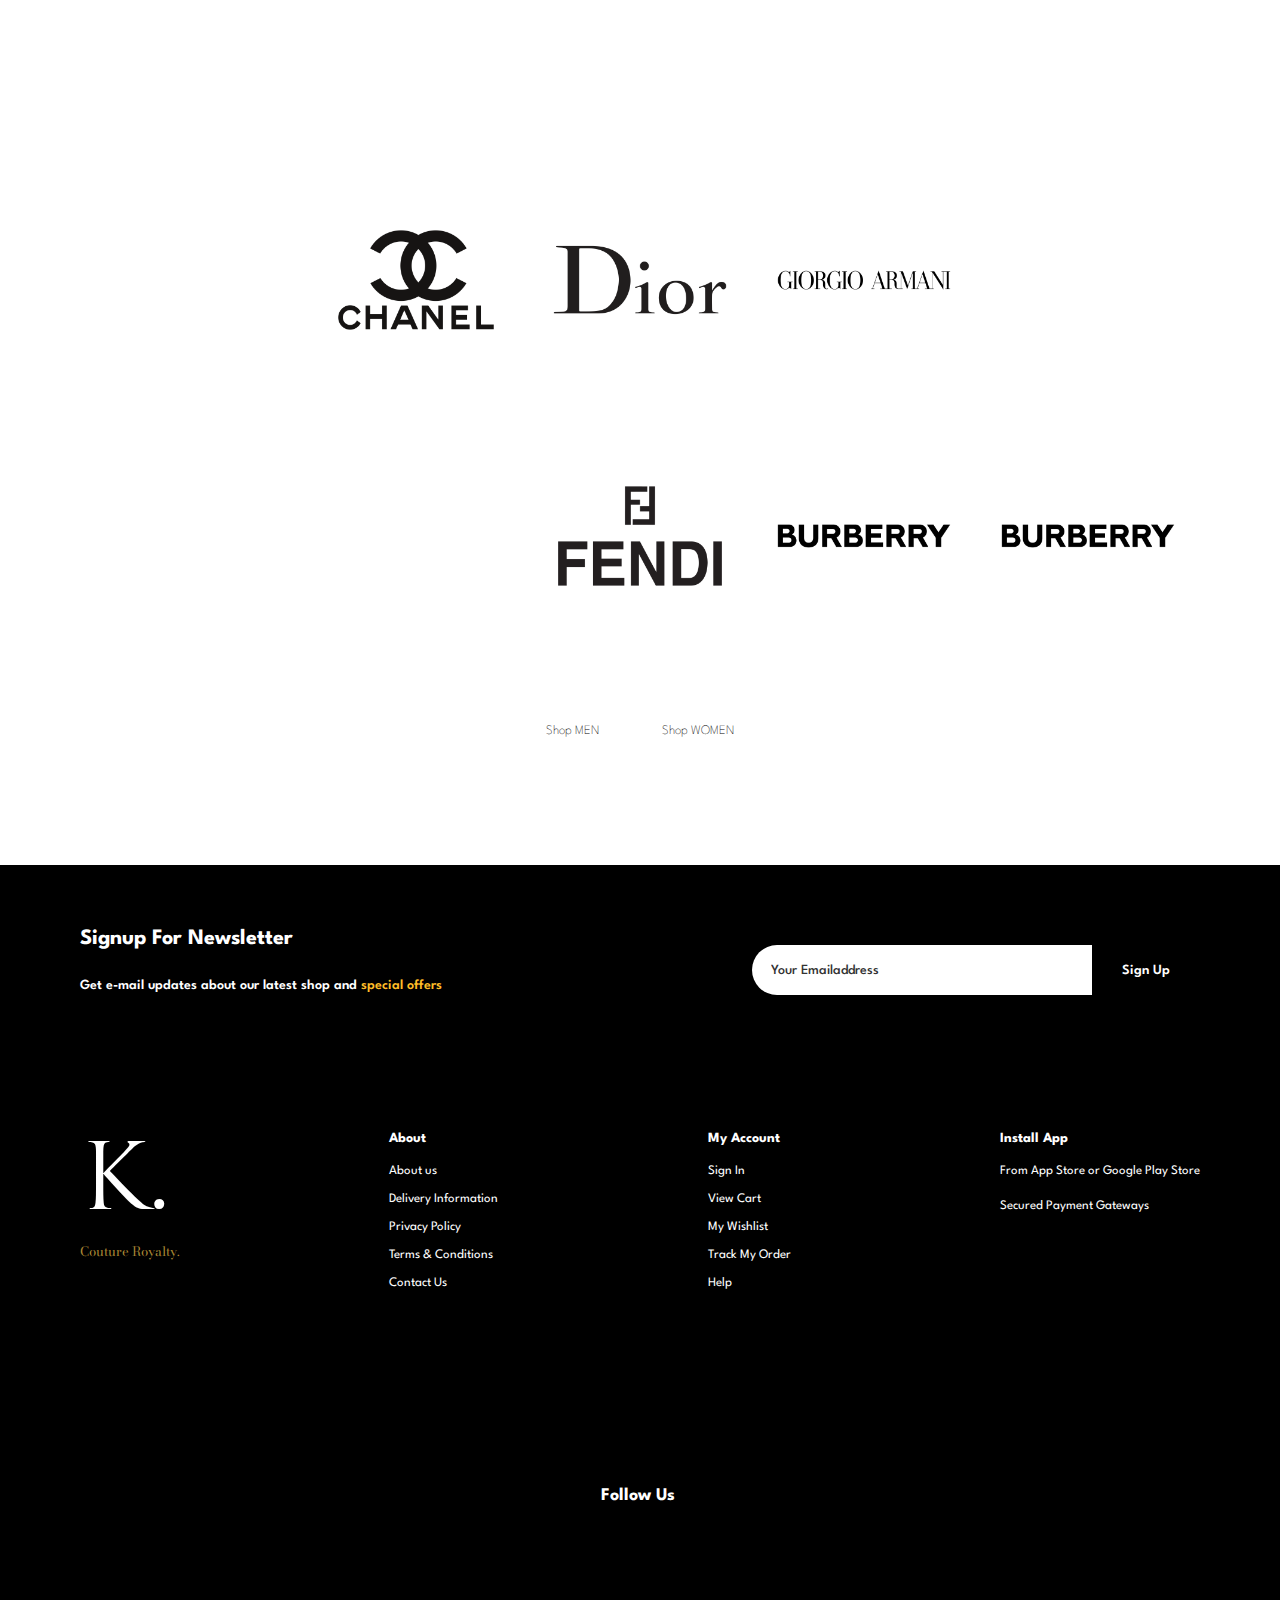
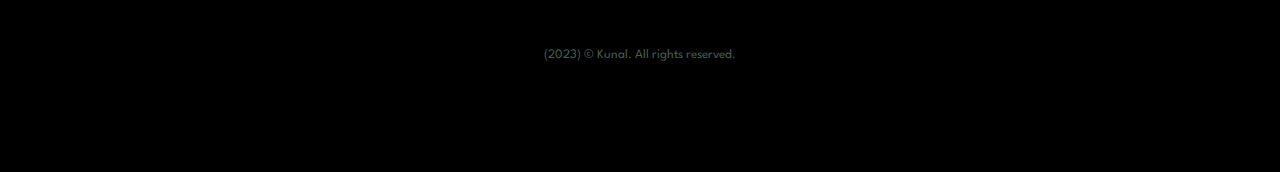
==== commit 20b70bd5: "Update index.html" ====
--- a/index.html
+++ b/index.html
@@ -32,7 +32,7 @@
 
     <section id="head">
         <h3><a href="contact.html">Contact Us</a></h3>
-        <h4><a href="index.html">K.</a></h4>
+        <h4><a href="index.html">KD.</a></h4>
         <div>
             <ul id="navbar">
                 <li><a class="active" href="index.html">Home</a></li>
@@ -334,4 +334,4 @@
 
 </body>
 
-</html>+</html>
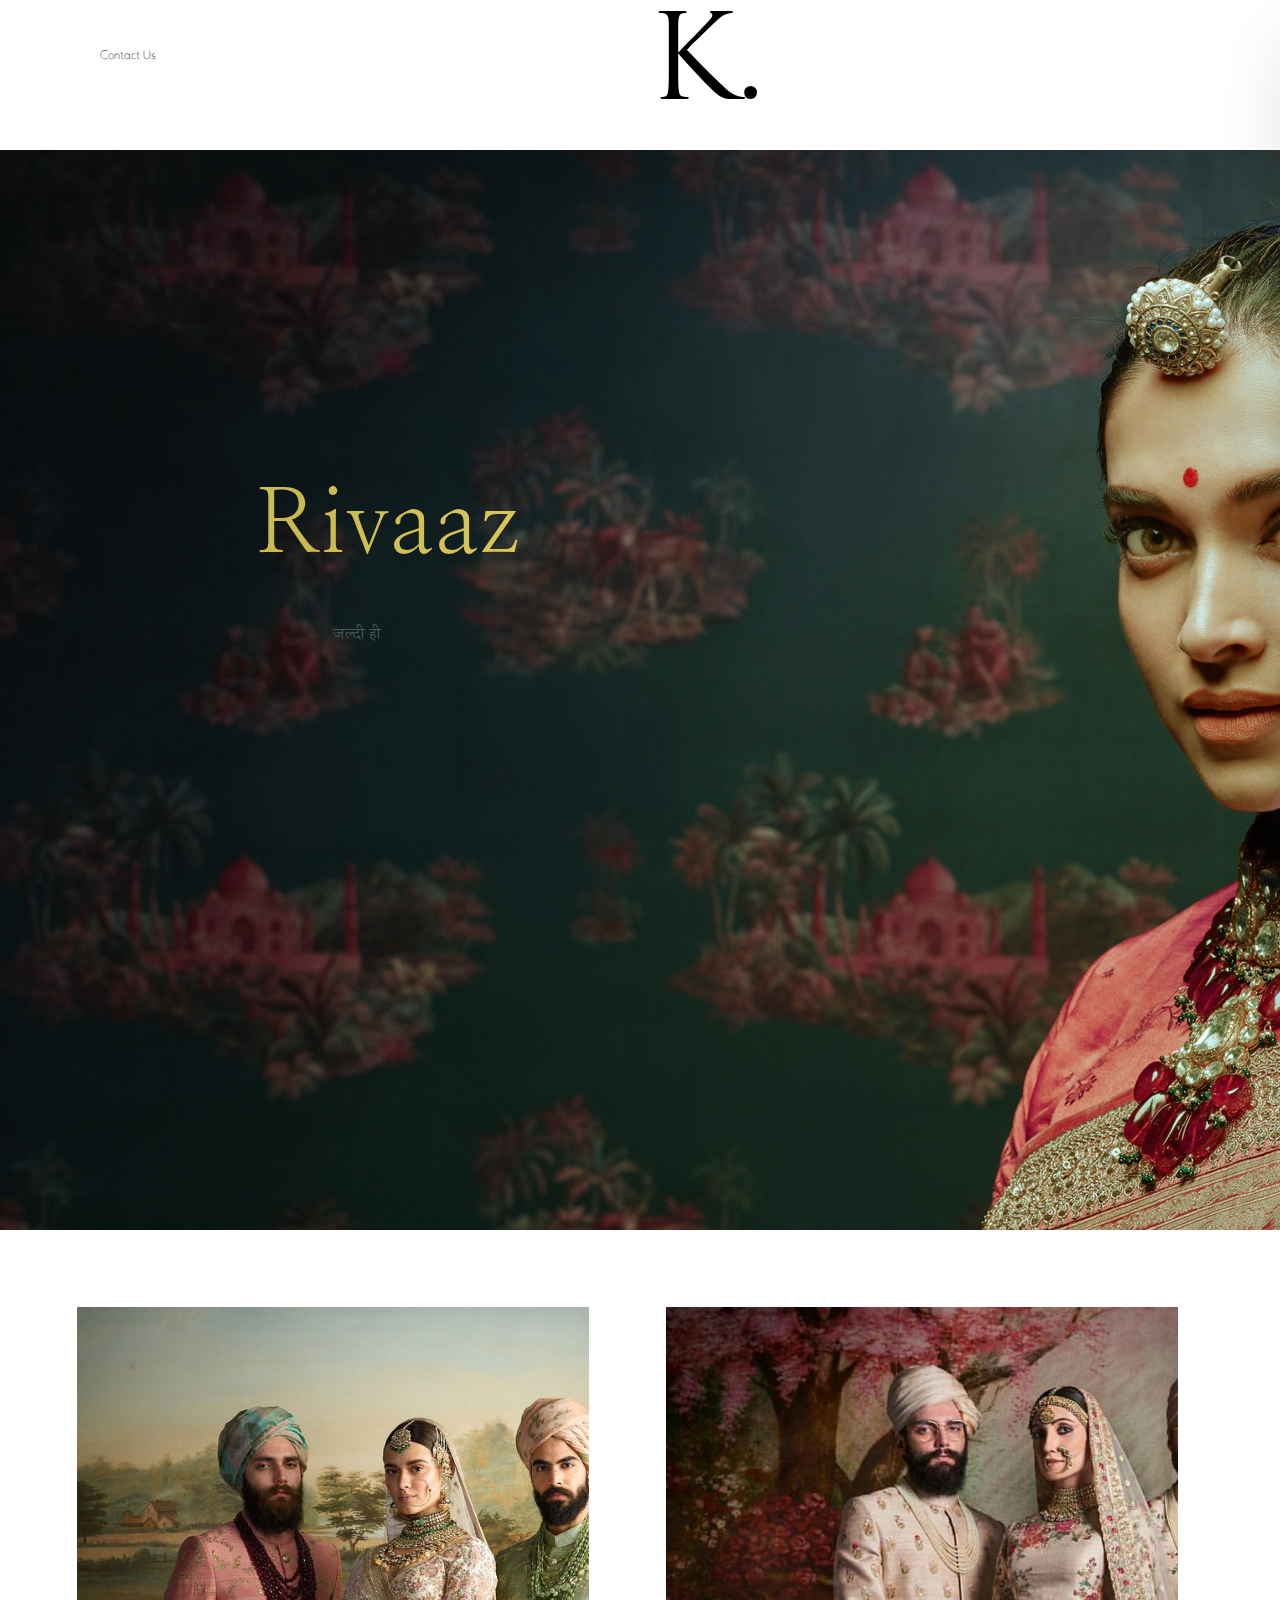
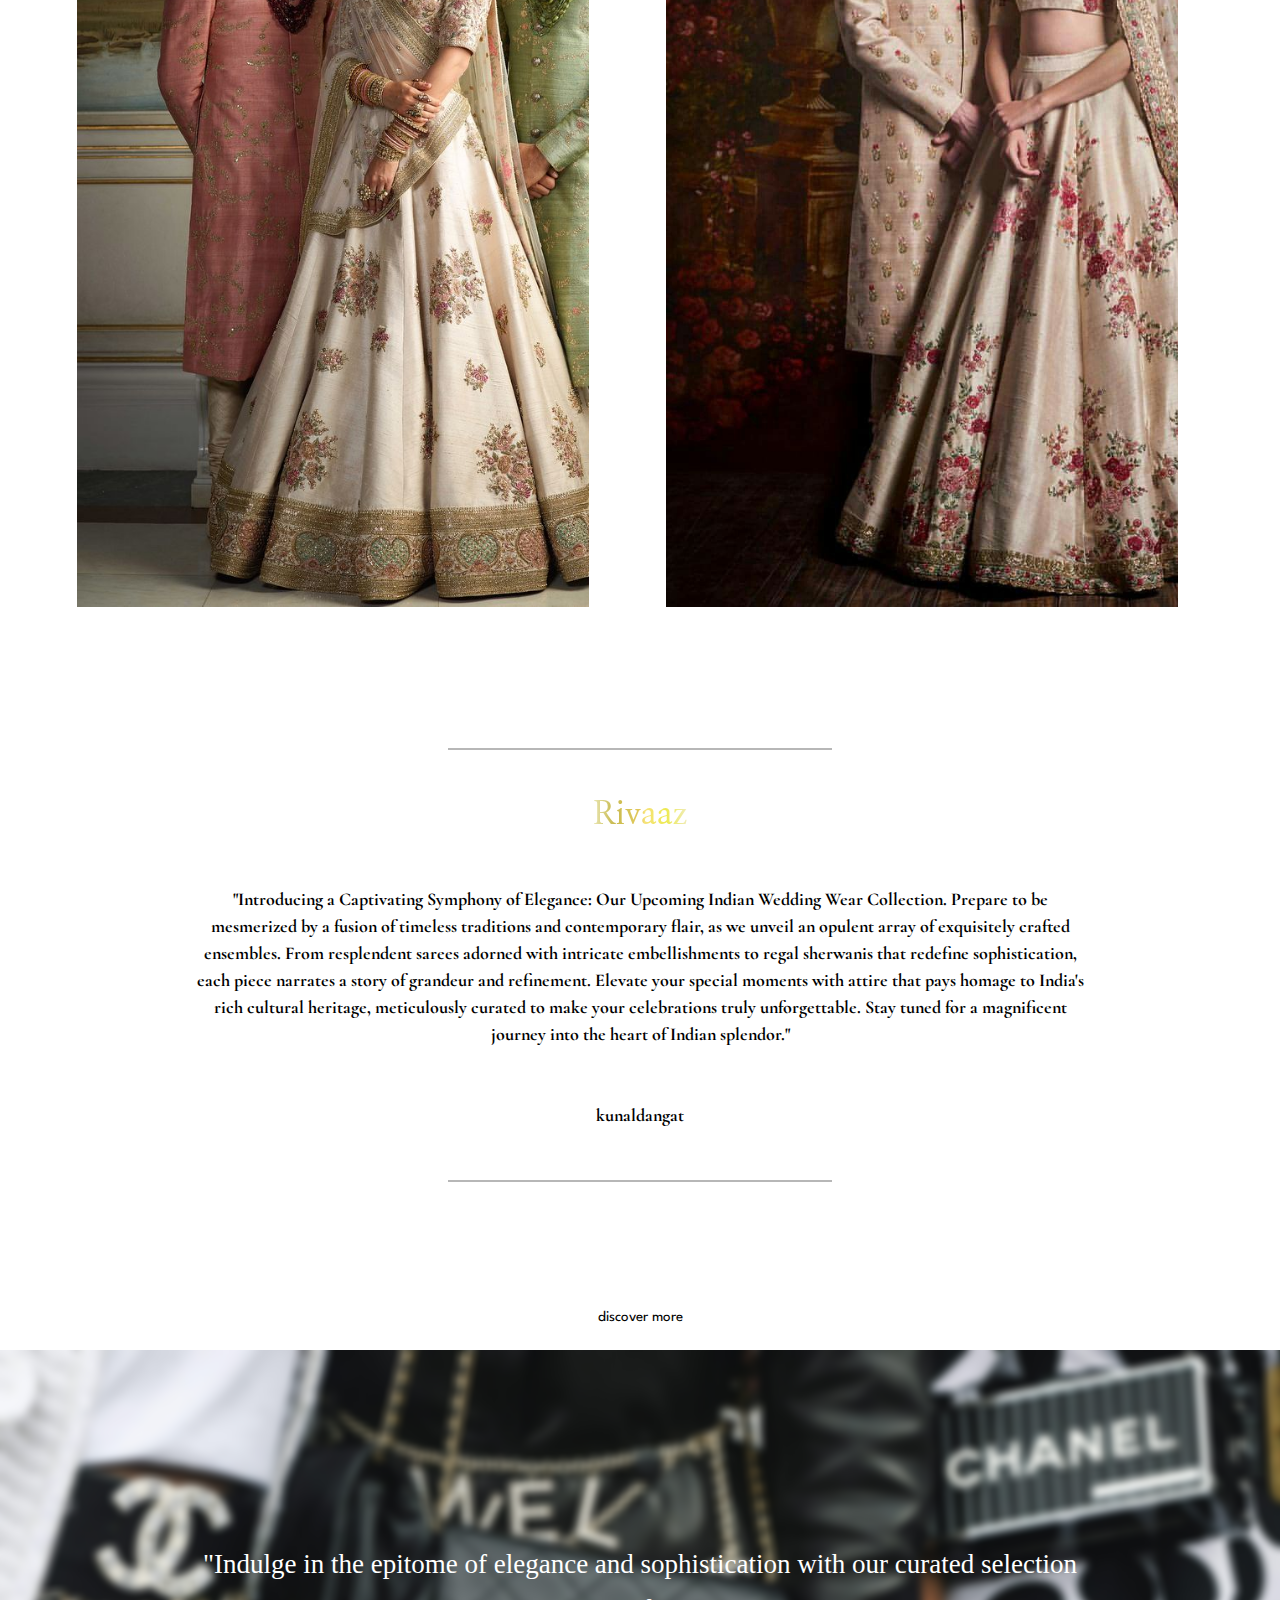
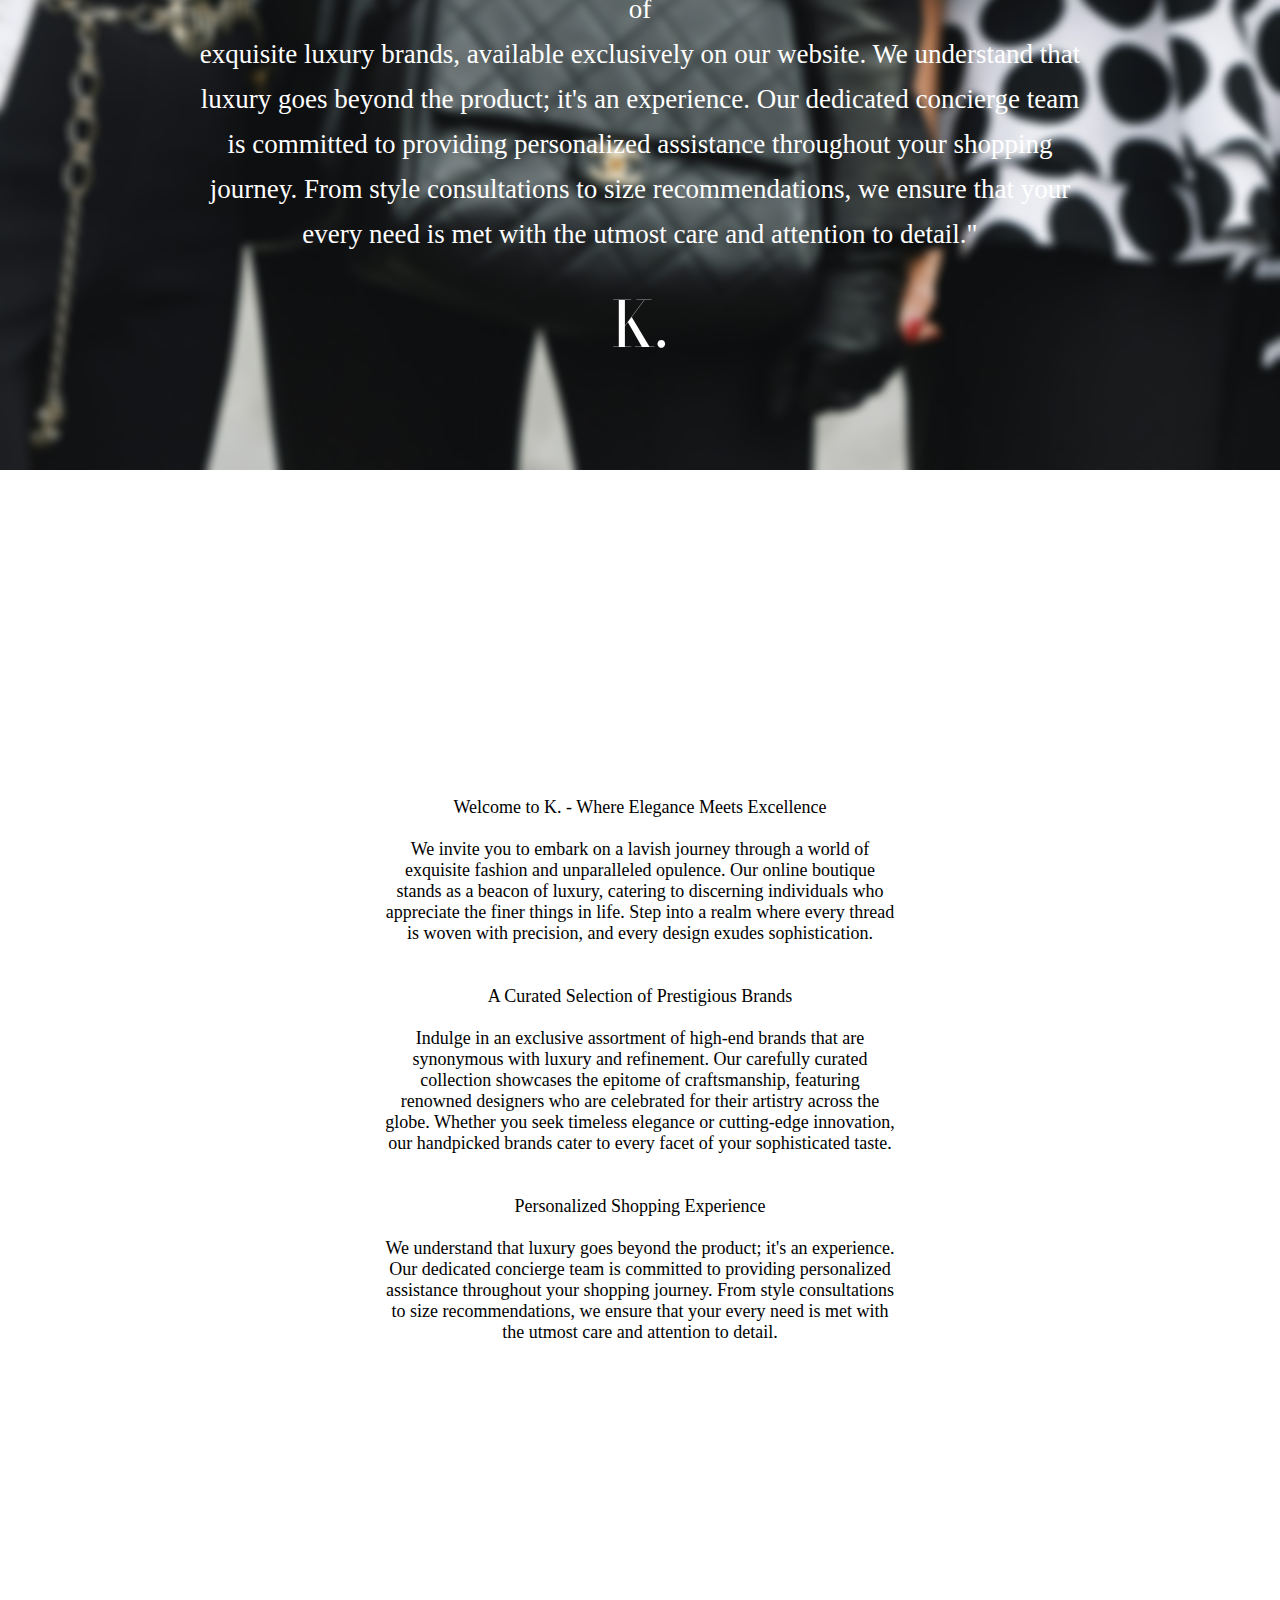
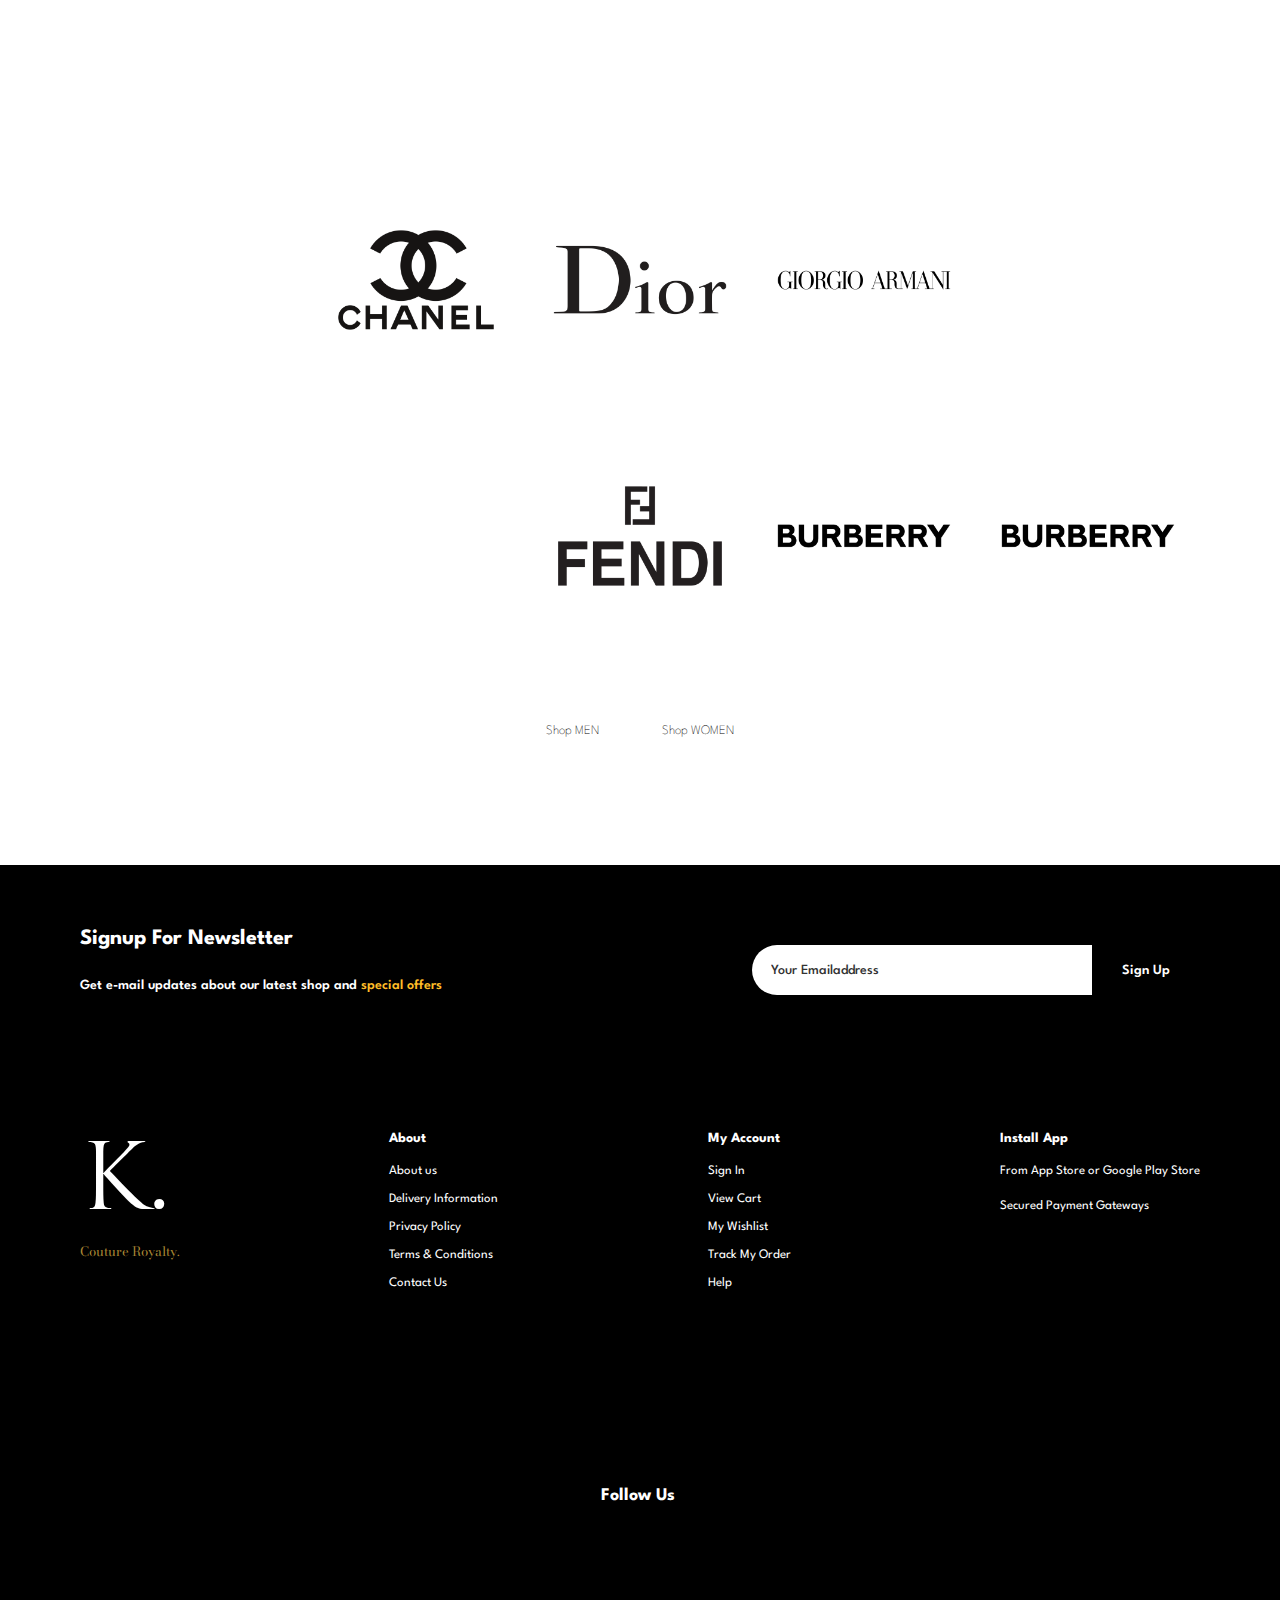
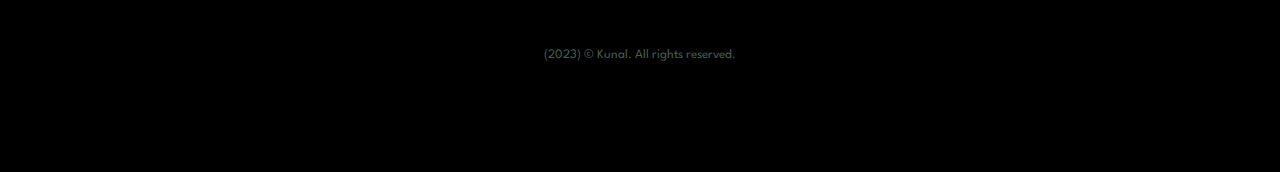
==== commit d5f28105: "Update index.html" ====
--- a/index.html
+++ b/index.html
@@ -32,7 +32,7 @@
 
     <section id="head">
         <h3><a href="contact.html">Contact Us</a></h3>
-        <h4><a href="index.html">KD.</a></h4>
+        <h4><a href="index.html">K.</a></h4>
         <div>
             <ul id="navbar">
                 <li><a class="active" href="index.html">Home</a></li>
@@ -115,7 +115,7 @@
 
     <section id="video-back">
         <video autoplay loop muted plays-inline class="gucci-video">
-            <source src="img/Gucci/Gucci Summer Stories.mp4" type="video/mp4">
+            <source src="img/Gucci Summer Stories.mp4" type="video/mp4">
         </video>
     </section>
 
@@ -155,7 +155,7 @@
 
     <section id="video-back">
         <video autoplay loop muted plays-inline class="versace-video">
-            <source src="img/Versace/Versace House Party  The PreFall 2020 Campaign.mp4" type="video/mp4">
+            <source src="img/Versace House Party  The PreFall 2020 Campaign.mp4" type="video/mp4">
         </video>
     </section>
 
